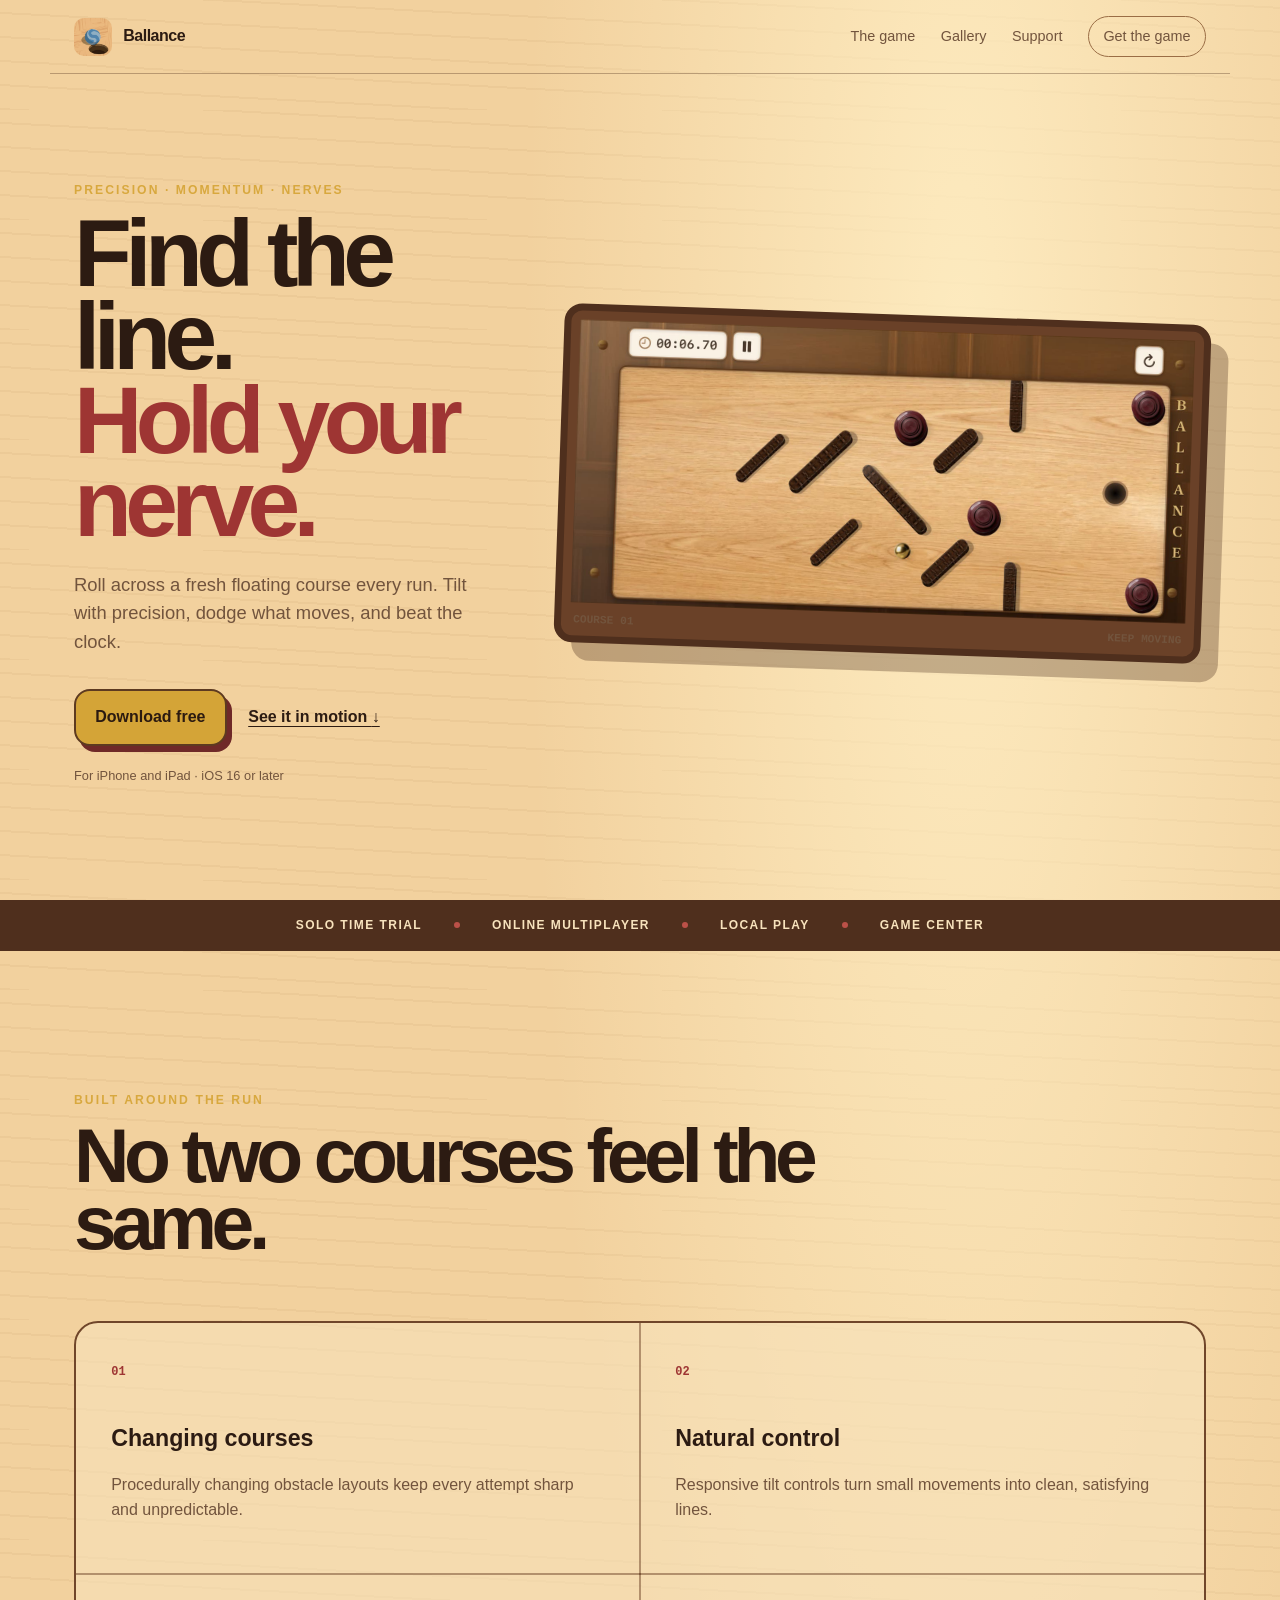
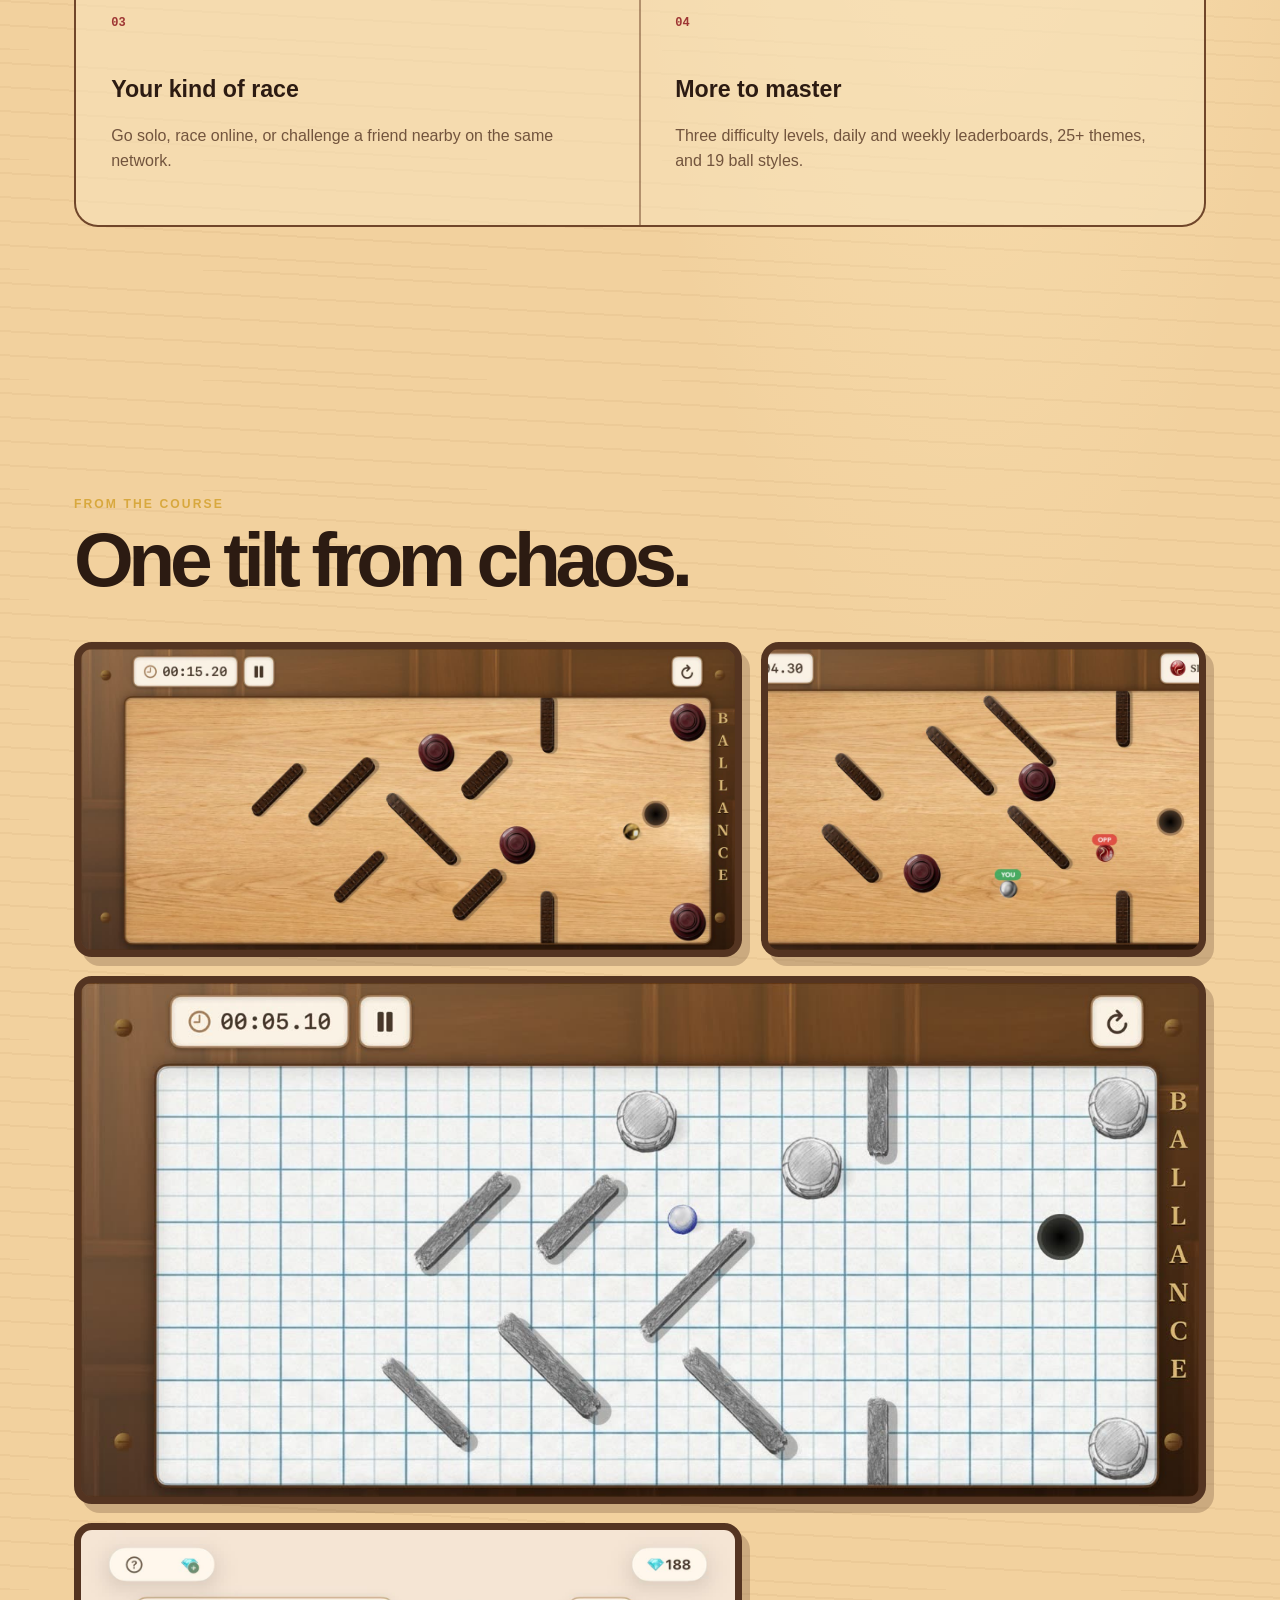
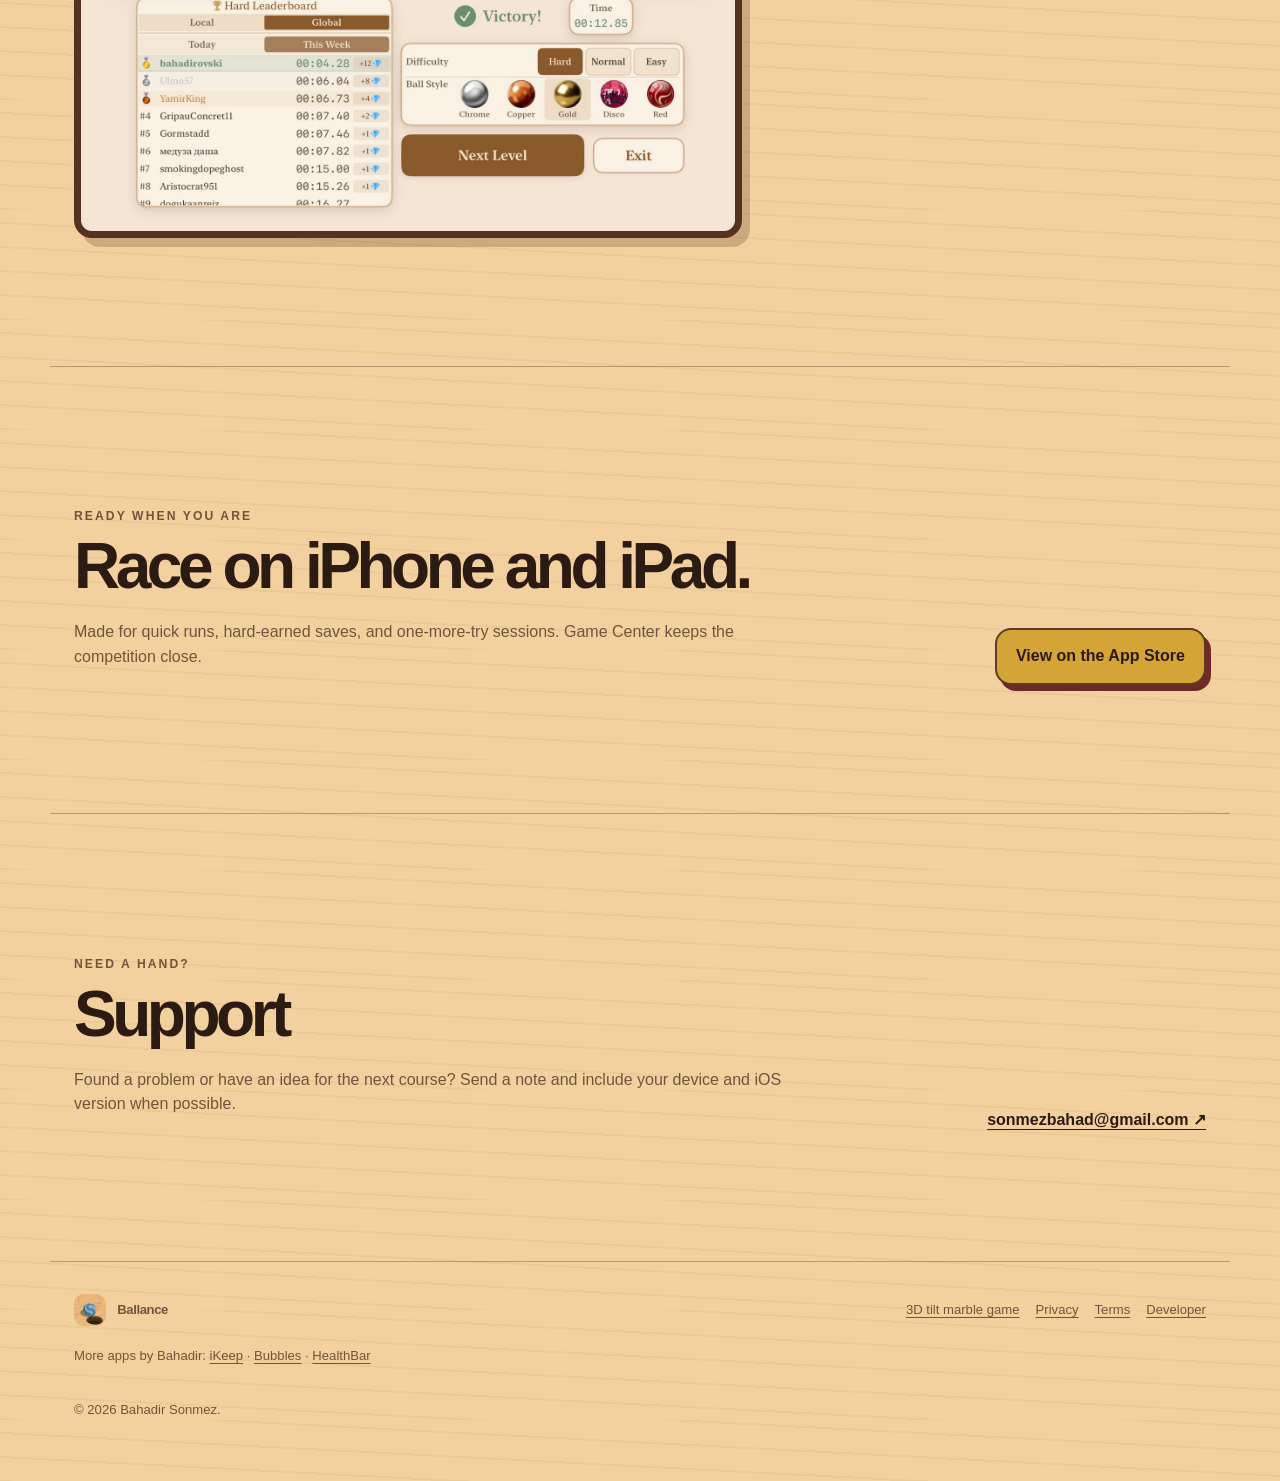
==== index.html @ 10f13f3e "refactor: link directly to App Store" ====
<!doctype html>
<html lang="en">
<head>
  <meta charset="utf-8">
  <meta name="viewport" content="width=device-width,initial-scale=1">
  <title>Ballance — 3D Tilt Marble Game for iPhone &amp; iPad</title>
  <meta name="description" content="Play Ballance, an original 3D tilt marble game for iPhone and iPad. Master changing courses, time trials, online races, and local multiplayer.">
  <meta name="theme-color" content="#f2d19e">
  <meta name="apple-itunes-app" content="app-id=6757181645, app-argument=https://apps.apple.com/app/id6757181645">
  <meta property="og:title" content="Ballance — 3D Tilt Marble Game for iPhone &amp; iPad">
  <meta property="og:description" content="Tilt, balance, and race through changing 3D courses—solo, online, or with a nearby friend.">
  <meta property="og:type" content="website">
  <meta property="og:url" content="https://ballance.bahadirsonmez.com/">
  <meta property="og:image" content="https://ballance.bahadirsonmez.com/assets/og.jpg">
  <meta property="og:image:width" content="1200"><meta property="og:image:height" content="630">
  <meta property="og:image:alt" content="Ballance marble racing across a floating 3D course"><meta property="og:site_name" content="Ballance"><meta property="og:locale" content="en_US">
  <meta name="twitter:card" content="summary_large_image"><meta name="twitter:title" content="Ballance — 3D Tilt Marble Game"><meta name="twitter:description" content="Master changing courses with responsive tilt controls on iPhone and iPad."><meta name="twitter:image" content="https://ballance.bahadirsonmez.com/assets/og.jpg"><meta name="twitter:image:alt" content="Ballance marble racing across a floating 3D course">
  <link rel="canonical" href="https://ballance.bahadirsonmez.com/">
  <link rel="icon" type="image/png" href="assets/icon.png">
  <link rel="stylesheet" href="styles.css">
  <script type="application/ld+json">{"@context":"https://schema.org","@type":"SoftwareApplication","name":"Ballance","description":"An original 3D tilt marble game for iPhone and iPad with changing courses, time trials, online races, and local multiplayer.","url":"https://ballance.bahadirsonmez.com/","image":"https://ballance.bahadirsonmez.com/assets/icon.png","applicationCategory":"GameApplication","operatingSystem":"iOS 16 or later; iPadOS 16 or later","downloadUrl":"https://apps.apple.com/app/id6757181645","author":{"@type":"Person","name":"Bahadir Sonmez","url":"https://bahadirsonmez.com/"},"offers":{"@type":"Offer","price":"0","priceCurrency":"USD"}}</script>
</head>
<body>
  <a class="skip" href="#main">Skip to content</a>
  <header class="nav"><a class="brand" href="#top"><img src="assets/icon.png" alt="" width="38" height="38">Ballance</a><nav aria-label="Primary"><a href="#game">The game</a><a href="#gallery">Gallery</a><a href="#support">Support</a><a class="nav-cta" href="https://apps.apple.com/app/id6757181645">Get the game</a></nav></header>
  <main id="main">
    <section class="hero" id="top">
      <div class="hero-copy"><p class="eyebrow">Precision · Momentum · Nerves</p><h1>Find the line.<br><em>Hold your nerve.</em></h1><p class="lede">Roll across a fresh floating course every run. Tilt with precision, dodge what moves, and beat the clock.</p><div class="actions"><a class="button" href="https://apps.apple.com/app/id6757181645">Download free</a><a class="text-link" href="#gallery">See it in motion <span aria-hidden="true">↓</span></a></div><p class="meta">For iPhone and iPad · iOS 16 or later</p></div>
      <figure class="hero-shot"><img src="assets/screens/1.jpg" alt="A marble racing along a floating obstacle course in Ballance" width="1500" height="690"><figcaption><span>COURSE 01</span><span>KEEP MOVING</span></figcaption></figure>
    </section>

    <section class="ticker" aria-label="Game modes"><span>SOLO TIME TRIAL</span><i></i><span>ONLINE MULTIPLAYER</span><i></i><span>LOCAL PLAY</span><i></i><span>GAME CENTER</span></section>

    <section class="section" id="game"><div class="section-head"><p class="eyebrow">Built around the run</p><h2>No two courses feel the same.</h2></div><div class="feature-grid">
      <article><span>01</span><h3>Changing courses</h3><p>Procedurally changing obstacle layouts keep every attempt sharp and unpredictable.</p></article>
      <article><span>02</span><h3>Natural control</h3><p>Responsive tilt controls turn small movements into clean, satisfying lines.</p></article>
      <article><span>03</span><h3>Your kind of race</h3><p>Go solo, race online, or challenge a friend nearby on the same network.</p></article>
      <article><span>04</span><h3>More to master</h3><p>Three difficulty levels, daily and weekly leaderboards, 25+ themes, and 19 ball styles.</p></article>
    </div></section>

    <section class="gallery section" id="gallery"><div class="section-head"><p class="eyebrow">From the course</p><h2>One tilt from chaos.</h2></div><div class="shots" aria-label="Ballance screenshots">
      <figure><img src="assets/screens/2.jpg" alt="Ballance gameplay on a suspended course" loading="lazy" width="1500" height="690"></figure>
      <figure><img src="assets/screens/3.jpg" alt="A different Ballance course and obstacle layout" loading="lazy" width="1500" height="690"></figure>
      <figure><img src="assets/screens/4.jpg" alt="Ballance marble navigating a themed level" loading="lazy" width="1500" height="690"></figure>
      <figure><img src="assets/screens/5.jpg" alt="Another colorful Ballance gameplay scene" loading="lazy" width="1500" height="690"></figure>
    </div></section>

    <section class="platform section"><div><p class="eyebrow">Ready when you are</p><h2>Race on iPhone and iPad.</h2><p>Made for quick runs, hard-earned saves, and one-more-try sessions. Game Center keeps the competition close.</p></div><a class="button" href="https://apps.apple.com/app/id6757181645">View on the App Store</a></section>

    <section class="support section" id="support"><div><p class="eyebrow">Need a hand?</p><h2>Support</h2><p>Found a problem or have an idea for the next course? Send a note and include your device and iOS version when possible.</p></div><a class="text-link" href="mailto:sonmezbahad@gmail.com?subject=Ballance%20Support">sonmezbahad@gmail.com <span aria-hidden="true">↗</span></a></section>
  </main>
  <footer><a class="brand" href="#top"><img src="assets/icon.png" alt="" width="32" height="32">Ballance</a><div><a href="tilt-marble-game/">3D tilt marble game</a><a href="privacy.html">Privacy</a><a href="terms.html">Terms</a><a href="https://bahadirsonmez.com">Developer</a></div><p class="more-apps">More apps by Bahadir: <a href="https://ikeep.bahadirsonmez.com/">iKeep</a> · <a href="https://bubbles.bahadirsonmez.com/">Bubbles</a> · <a href="https://healthbar.bahadirsonmez.com/">HealthBar</a></p><p>© <span data-year>2026</span> Bahadir Sonmez.</p></footer>
  <script src="script.js" defer></script>
<!-- Cloudflare Web Analytics --><script type="module" src="https://static.cloudflareinsights.com/beacon.min.js" data-cf-beacon='{"token":"725a9fe7e49840a28d1a4b405dc2980f"}'></script><!-- End Cloudflare Web Analytics --></body>
</html>
---- styles.css ----
:root{--bg:#080b12;--panel:#101622;--ink:#f5f7fb;--muted:#9aa5b5;--line:#263144;--lime:#c8ff45;--blue:#6fd6ff;--max:1180px;color-scheme:dark;font-family:Inter,ui-sans-serif,-apple-system,BlinkMacSystemFont,"Segoe UI",sans-serif;font-size:16px}
*{box-sizing:border-box}
html{scroll-behavior:smooth}
body{margin:0;background:var(--bg);color:var(--ink);line-height:1.55;background-image:radial-gradient(circle at 80% 12%,#15345c55,transparent 25%),linear-gradient(#ffffff08 1px,transparent 1px),linear-gradient(90deg,#ffffff08 1px,transparent 1px);background-size:auto,48px 48px,48px 48px}
a{color:inherit}
.skip{position:fixed;left:1rem;top:-5rem;background:var(--lime);color:#050708;padding:.8rem 1rem;z-index:20}
.skip:focus{top:1rem}
.nav{height:74px;display:flex;align-items:center;justify-content:space-between;max-width:var(--max);margin:auto;padding:0 1.5rem;border-bottom:1px solid var(--line)}
.brand{display:inline-flex;align-items:center;gap:.7rem;font-weight:800;text-decoration:none;letter-spacing:-.03em}
.brand img{border-radius:10px}
.nav nav{display:flex;align-items:center;gap:1.6rem}
.nav nav a{font-size:.9rem;text-decoration:none;color:var(--muted)}
.nav nav a:hover,.nav nav a:focus-visible{color:var(--ink)}
.nav-cta{border:1px solid var(--line);padding:.55rem .9rem;border-radius:99px}
.hero{max-width:var(--max);margin:auto;min-height:calc(100vh - 74px);padding:7vw 1.5rem 6rem;display:grid;grid-template-columns:.88fr 1.35fr;gap:5vw;align-items:center}
.eyebrow{text-transform:uppercase;letter-spacing:.17em;font-size:.76rem;color:var(--lime);font-weight:800}
.hero h1,.section h2{font-size:clamp(3.4rem,7.4vw,7.2rem);line-height:.88;letter-spacing:-.07em;margin:.65rem 0 1.6rem}
.hero h1 em{font-style:normal;color:transparent;-webkit-text-stroke:1px var(--blue)}
.lede{max-width:34rem;font-size:1.15rem;color:#c1c8d2}
.actions{display:flex;align-items:center;gap:1.35rem;margin-top:2rem}
.button{display:inline-flex;justify-content:center;background:var(--lime);color:#07090d;text-decoration:none;padding:.9rem 1.2rem;border-radius:8px;font-weight:850;box-shadow:5px 5px 0 var(--blue);transition:transform .2s}
.button:hover{transform:translate(-2px,-2px)}
.text-link{text-underline-offset:.25em;font-weight:750}
.meta{font-size:.8rem;color:var(--muted);margin-top:1.25rem}
.hero-shot{margin:0;transform:rotate(2deg);border:1px solid #42516b;background:#111927;padding:.7rem;box-shadow:18px 18px 0 #05070b}
.hero-shot img{display:block;width:100%;height:auto;aspect-ratio:2.174;object-fit:cover}
.hero-shot figcaption{display:flex;justify-content:space-between;font:700 .7rem/1 monospace;color:var(--muted);padding:.75rem .2rem .1rem}
.ticker{border-block:1px solid var(--line);padding:1rem;display:flex;gap:2rem;justify-content:center;align-items:center;overflow:hidden;white-space:nowrap;font-size:.75rem;font-weight:850;letter-spacing:.12em}
.ticker i{width:6px;height:6px;border-radius:50%;background:var(--lime)}
.section{max-width:var(--max);margin:auto;padding:8rem 1.5rem}
.section-head{max-width:830px}
.section h2{font-size:clamp(2.7rem,6vw,5.7rem)}
.feature-grid{display:grid;grid-template-columns:repeat(2,1fr);border:1px solid var(--line);margin-top:4rem}
.feature-grid article{padding:2.2rem;border:1px solid var(--line);margin:-1px}
.feature-grid span{font:700 .75rem monospace;color:var(--blue)}
.feature-grid h3{font-size:1.45rem;margin:2.4rem 0 .6rem}
.feature-grid p{color:var(--muted);max-width:30rem}
.shots{display:grid;grid-template-columns:1.2fr .8fr;gap:1.2rem;margin-top:3rem}
.shots figure{margin:0;overflow:hidden;border:1px solid var(--line);background:var(--panel)}
.shots figure:nth-child(3n){grid-column:span 2}
.shots img{width:100%;height:100%;min-height:280px;object-fit:cover;display:block;transition:transform .5s}
.shots figure:hover img{transform:scale(1.02)}
.platform,.support{display:flex;justify-content:space-between;align-items:end;gap:2rem;border-top:1px solid var(--line)}
.platform>div,.support>div{max-width:720px}
.platform h2,.support h2{font-size:clamp(2.5rem,5vw,4.5rem)}
.platform p,.support p{color:var(--muted)}
footer{max-width:var(--max);margin:auto;padding:2rem 1.5rem 3rem;border-top:1px solid var(--line);display:grid;grid-template-columns:1fr auto;gap:1.25rem 2rem;align-items:center;color:var(--muted);font-size:.82rem}.more-apps{grid-column:1/-1;margin:0}.content-hero{min-height:auto;padding-bottom:4rem}.prose{max-width:860px}.prose h2{font-size:clamp(2rem,5vw,4rem);margin-top:4rem}.prose h3{font-size:1.35rem;margin-top:2rem}.prose p,.prose li{color:var(--muted)}.prose img{display:block;width:100%;height:auto;border:7px solid #543421;border-radius:18px;box-shadow:8px 9px 0 rgba(64,35,19,.22);margin:2.5rem 0}.faq details{border-top:1px solid var(--line);padding:1rem 0}.faq summary{cursor:pointer;font-weight:800}
footer>div{display:flex;gap:1rem}
footer a{text-underline-offset:.25em}
@media(max-width:800px){.nav nav>a:not(.nav-cta){display:none}
.hero{grid-template-columns:1fr;padding-top:5rem;min-height:auto}
.hero-shot{transform:none}
.feature-grid{grid-template-columns:1fr}
.shots{display:flex;overflow-x:auto;scroll-snap-type:x mandatory}
.shots figure,.shots figure:nth-child(3n){min-width:86%;scroll-snap-align:center}
.platform,.support{align-items:flex-start;flex-direction:column}
footer{grid-template-columns:1fr}
footer>div{flex-wrap:wrap}
}
@media(prefers-reduced-motion:reduce){html{scroll-behavior:auto}
*,*::before,*::after{transition:none!important}
}
:root{--bg:#f2d19e;--panel:#f8e3bd;--ink:#2c1b12;--muted:#72543d;--line:#9a6d45;--lime:#d8a83e;--blue:#9e3533;color-scheme:light}
body{background-color:var(--bg);background-image:radial-gradient(ellipse at 75% 8%,rgba(255,239,197,.85),transparent 32%),repeating-linear-gradient(3deg,rgba(126,73,35,.055) 0 2px,transparent 2px 24px);background-size:auto,100% 110px}.skip{background:var(--ink);color:#fff7e5}.nav{border-color:rgba(77,46,27,.35)}.nav nav a,.lede{color:var(--muted)}.hero h1 em{color:var(--blue);-webkit-text-stroke:0}
.button{background:#d4a437;color:#2b1a10;border:2px solid #5d3a20;border-radius:16px;box-shadow:5px 6px 0 #6f2928}.hero-shot{border:7px solid #4f2f1d;background:#6a4128;padding:.55rem;box-shadow:18px 18px 0 rgba(64,35,19,.3);border-radius:18px}.ticker{background:#4f2f1d;color:#f8e3bd;border:0}.ticker i{background:#bb5148}
.feature-grid{background:rgba(248,227,189,.55);border:2px solid #70462a;border-radius:24px;overflow:hidden}.feature-grid article{border-color:rgba(112,70,42,.5)}.feature-grid span{color:#9e3533}.feature-grid p,.platform p,.support p{color:var(--muted)}.shots figure{border:7px solid #543421;background:#6a4128;border-radius:18px;box-shadow:8px 9px 0 rgba(64,35,19,.22)}.platform,.support,footer{border-color:rgba(77,46,27,.35)}footer{color:var(--muted)}
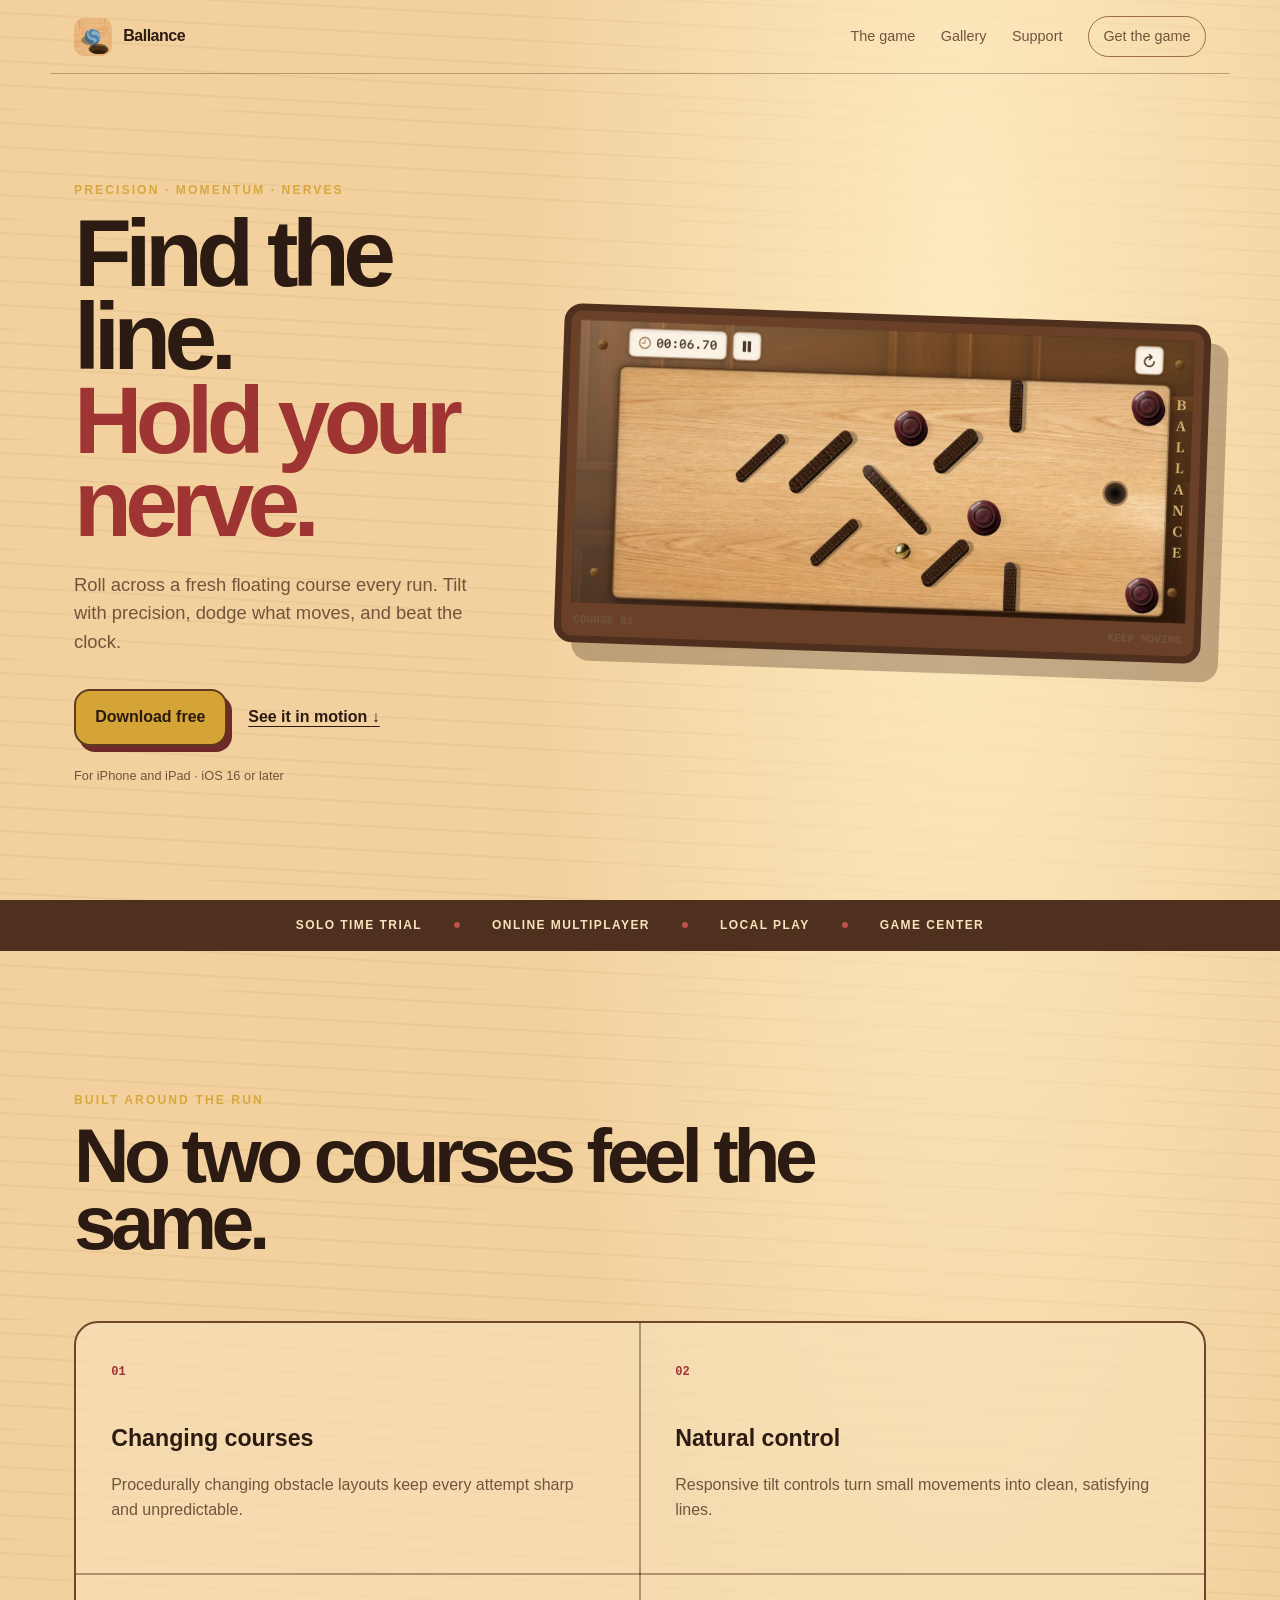
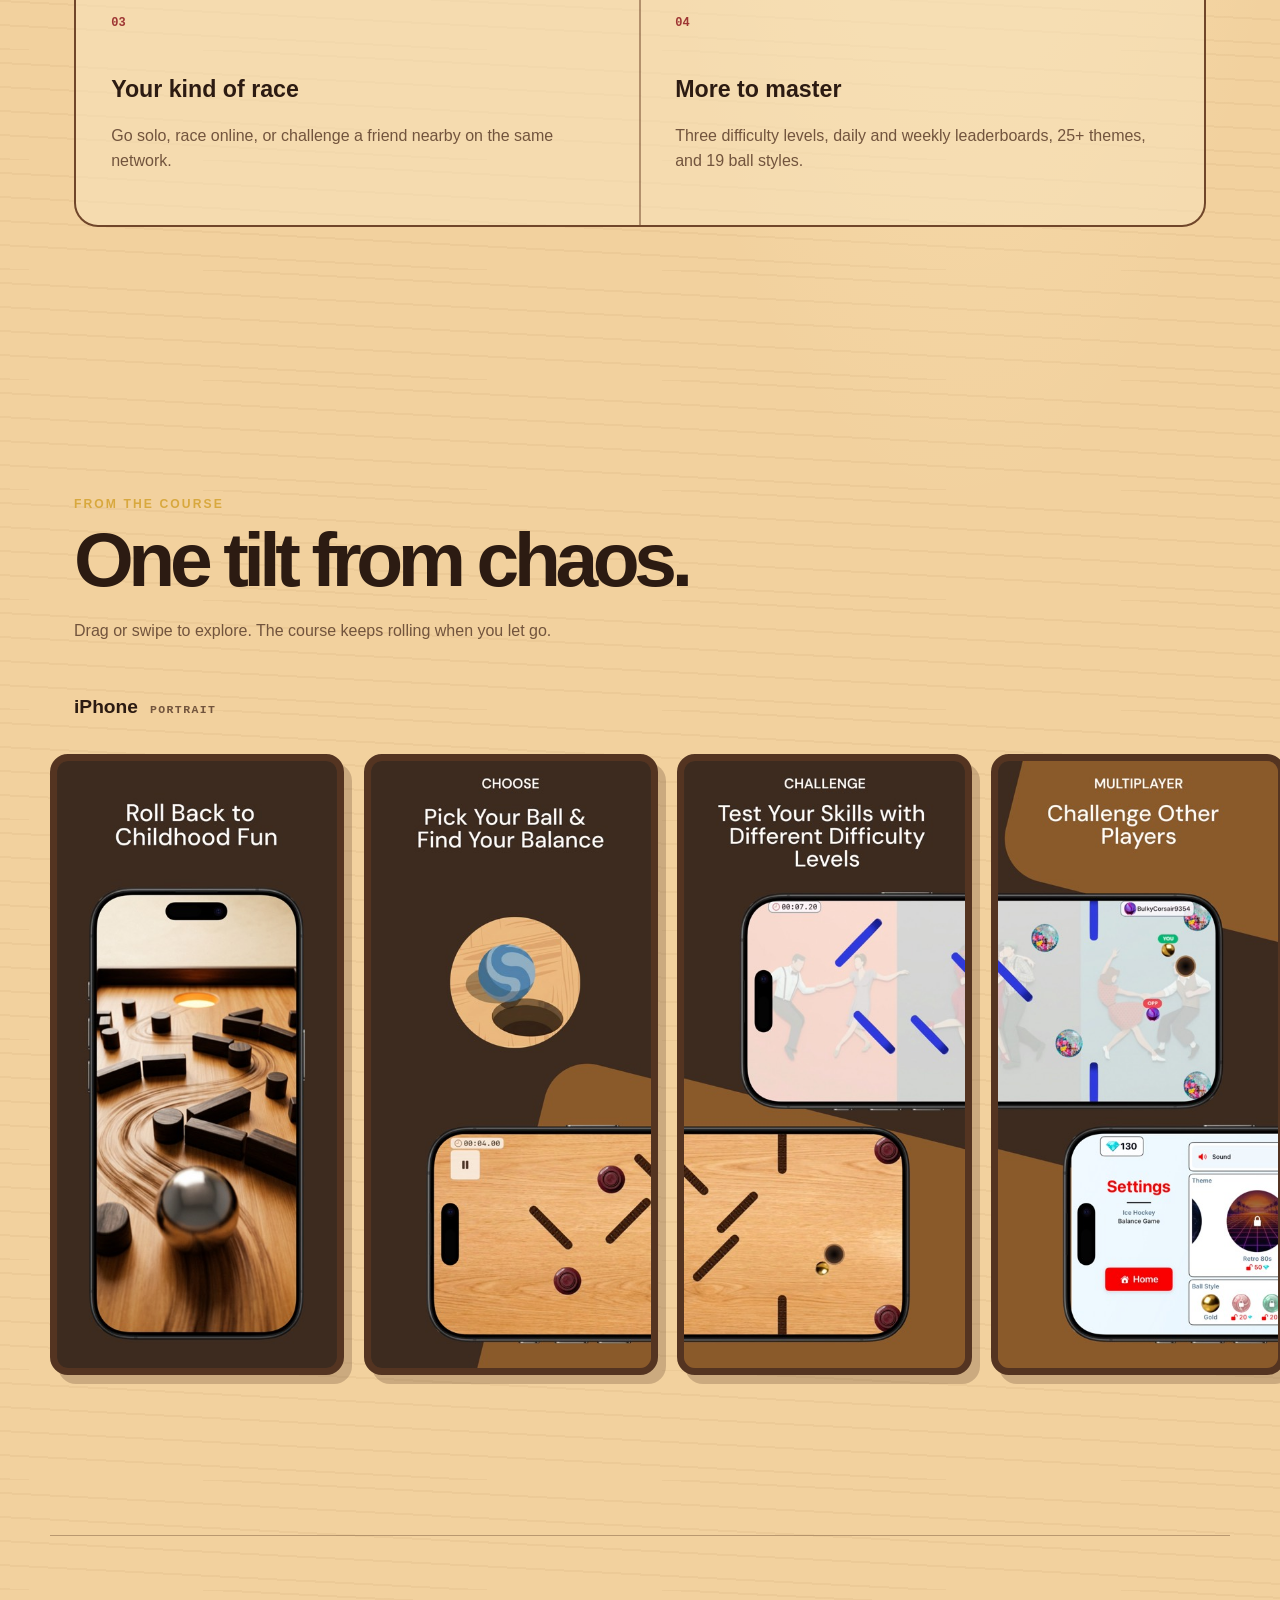
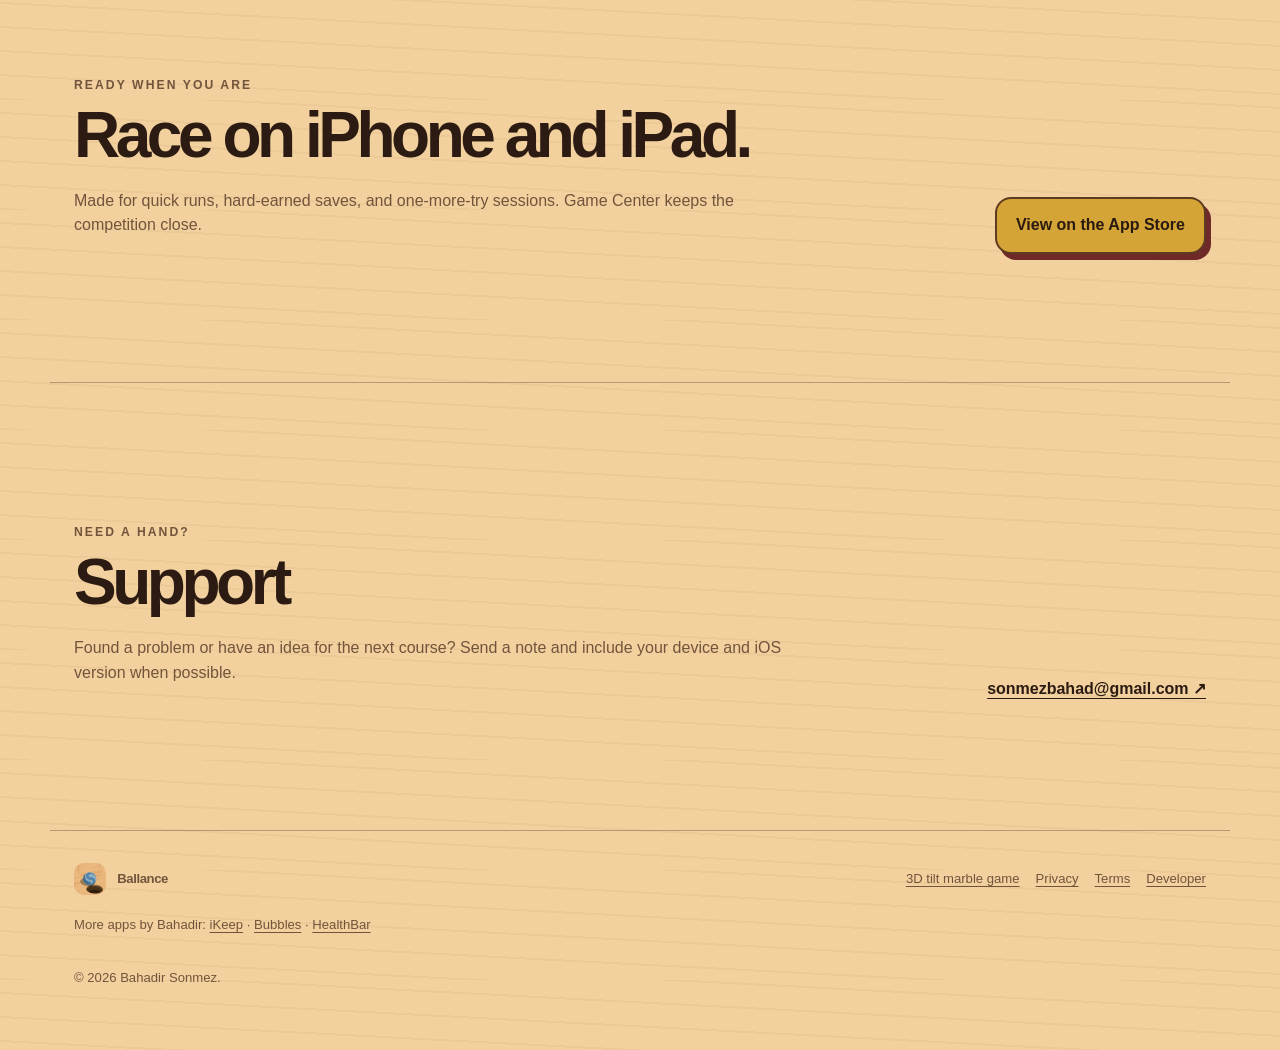
==== commit bad69419: "feat: add interactive App Store carousel" ====
--- a/index.html
+++ b/index.html
@@ -38,12 +38,11 @@
       <article><span>04</span><h3>More to master</h3><p>Three difficulty levels, daily and weekly leaderboards, 25+ themes, and 19 ball styles.</p></article>
     </div></section>
 
-    <section class="gallery section" id="gallery"><div class="section-head"><p class="eyebrow">From the course</p><h2>One tilt from chaos.</h2></div><div class="shots" aria-label="Ballance screenshots">
-      <figure><img src="assets/screens/2.jpg" alt="Ballance gameplay on a suspended course" loading="lazy" width="1500" height="690"></figure>
-      <figure><img src="assets/screens/3.jpg" alt="A different Ballance course and obstacle layout" loading="lazy" width="1500" height="690"></figure>
-      <figure><img src="assets/screens/4.jpg" alt="Ballance marble navigating a themed level" loading="lazy" width="1500" height="690"></figure>
-      <figure><img src="assets/screens/5.jpg" alt="Another colorful Ballance gameplay scene" loading="lazy" width="1500" height="690"></figure>
-    </div></section>
+    <section class="gallery section" id="gallery"><div class="section-head"><p class="eyebrow">From the course</p><h2>One tilt from chaos.</h2><p class="gallery-hint">Drag or swipe to explore. The course keeps rolling when you let go.</p></div>
+      <div class="showcase"><div class="showcase-label"><span>iPhone</span><small>Portrait</small></div><div class="carousel carousel-phone" data-carousel aria-label="Ballance iPhone App Store screenshots" tabindex="0"><div class="carousel-track">
+        <figure><img src="assets/screens/iphone/1.jpg" alt="Ballance App Store screenshot showing precision tilt gameplay" loading="lazy" decoding="async" width="416" height="900"></figure><figure><img src="assets/screens/iphone/2.jpg" alt="Ballance App Store screenshot showing a floating course" loading="lazy" decoding="async" width="416" height="900"></figure><figure><img src="assets/screens/iphone/3.jpg" alt="Ballance App Store screenshot showing course obstacles" loading="lazy" decoding="async" width="416" height="900"></figure><figure><img src="assets/screens/iphone/4.jpg" alt="Ballance App Store screenshot showing a themed run" loading="lazy" decoding="async" width="416" height="900"></figure><figure><img src="assets/screens/iphone/5.jpg" alt="Ballance App Store screenshot showing game modes" loading="lazy" decoding="async" width="416" height="900"></figure><figure><img src="assets/screens/iphone/6.jpg" alt="Ballance App Store screenshot showing multiplayer" loading="lazy" decoding="async" width="416" height="900"></figure><figure><img src="assets/screens/iphone/7.jpg" alt="Ballance App Store screenshot showing customization" loading="lazy" decoding="async" width="416" height="900"></figure><figure><img src="assets/screens/iphone/8.jpg" alt="Ballance App Store screenshot showing more game features" loading="lazy" decoding="async" width="416" height="900"></figure>
+      </div></div></div>
+    </section>
 
     <section class="platform section"><div><p class="eyebrow">Ready when you are</p><h2>Race on iPhone and iPad.</h2><p>Made for quick runs, hard-earned saves, and one-more-try sessions. Game Center keeps the competition close.</p></div><a class="button" href="https://apps.apple.com/app/id6757181645">View on the App Store</a></section>
 
--- a/styles.css
+++ b/styles.css
@@ -64,3 +64,8 @@
 body{background-color:var(--bg);background-image:radial-gradient(ellipse at 75% 8%,rgba(255,239,197,.85),transparent 32%),repeating-linear-gradient(3deg,rgba(126,73,35,.055) 0 2px,transparent 2px 24px);background-size:auto,100% 110px}.skip{background:var(--ink);color:#fff7e5}.nav{border-color:rgba(77,46,27,.35)}.nav nav a,.lede{color:var(--muted)}.hero h1 em{color:var(--blue);-webkit-text-stroke:0}
 .button{background:#d4a437;color:#2b1a10;border:2px solid #5d3a20;border-radius:16px;box-shadow:5px 6px 0 #6f2928}.hero-shot{border:7px solid #4f2f1d;background:#6a4128;padding:.55rem;box-shadow:18px 18px 0 rgba(64,35,19,.3);border-radius:18px}.ticker{background:#4f2f1d;color:#f8e3bd;border:0}.ticker i{background:#bb5148}
 .feature-grid{background:rgba(248,227,189,.55);border:2px solid #70462a;border-radius:24px;overflow:hidden}.feature-grid article{border-color:rgba(112,70,42,.5)}.feature-grid span{color:#9e3533}.feature-grid p,.platform p,.support p{color:var(--muted)}.shots figure{border:7px solid #543421;background:#6a4128;border-radius:18px;box-shadow:8px 9px 0 rgba(64,35,19,.22)}.platform,.support,footer{border-color:rgba(77,46,27,.35)}footer{color:var(--muted)}
+
+.gallery-hint{color:var(--muted)}
+.showcase{margin-top:3rem}.showcase+.showcase{margin-top:4rem}.showcase-label{display:flex;align-items:baseline;gap:.75rem;margin:0 0 1rem}.showcase-label span{font-weight:900;font-size:1.2rem}.showcase-label small{color:var(--muted);font:700 .72rem monospace;text-transform:uppercase;letter-spacing:.12em}
+.carousel{width:100vw;margin-left:calc(50% - 50vw);overflow-x:auto;overscroll-behavior-inline:contain;scrollbar-width:none;cursor:grab;touch-action:pan-x;padding:1rem max(1.5rem,calc((100vw - var(--max))/2 + 1.5rem)) 2rem}.carousel::-webkit-scrollbar{display:none}.carousel:active{cursor:grabbing}.carousel:focus-visible{outline:2px solid var(--blue);outline-offset:-5px}.carousel-track{display:flex;width:max-content;gap:1.2rem}.carousel figure{flex:none;margin:0;overflow:hidden;border:7px solid #543421;background:#6a4128;border-radius:18px;box-shadow:8px 9px 0 rgba(64,35,19,.22)}.carousel img{display:block;width:100%;height:auto}.carousel-phone figure{width:clamp(190px,23vw,300px)}
+@media(max-width:800px){.carousel{padding-inline:1.5rem}.carousel-phone figure{width:68vw}}
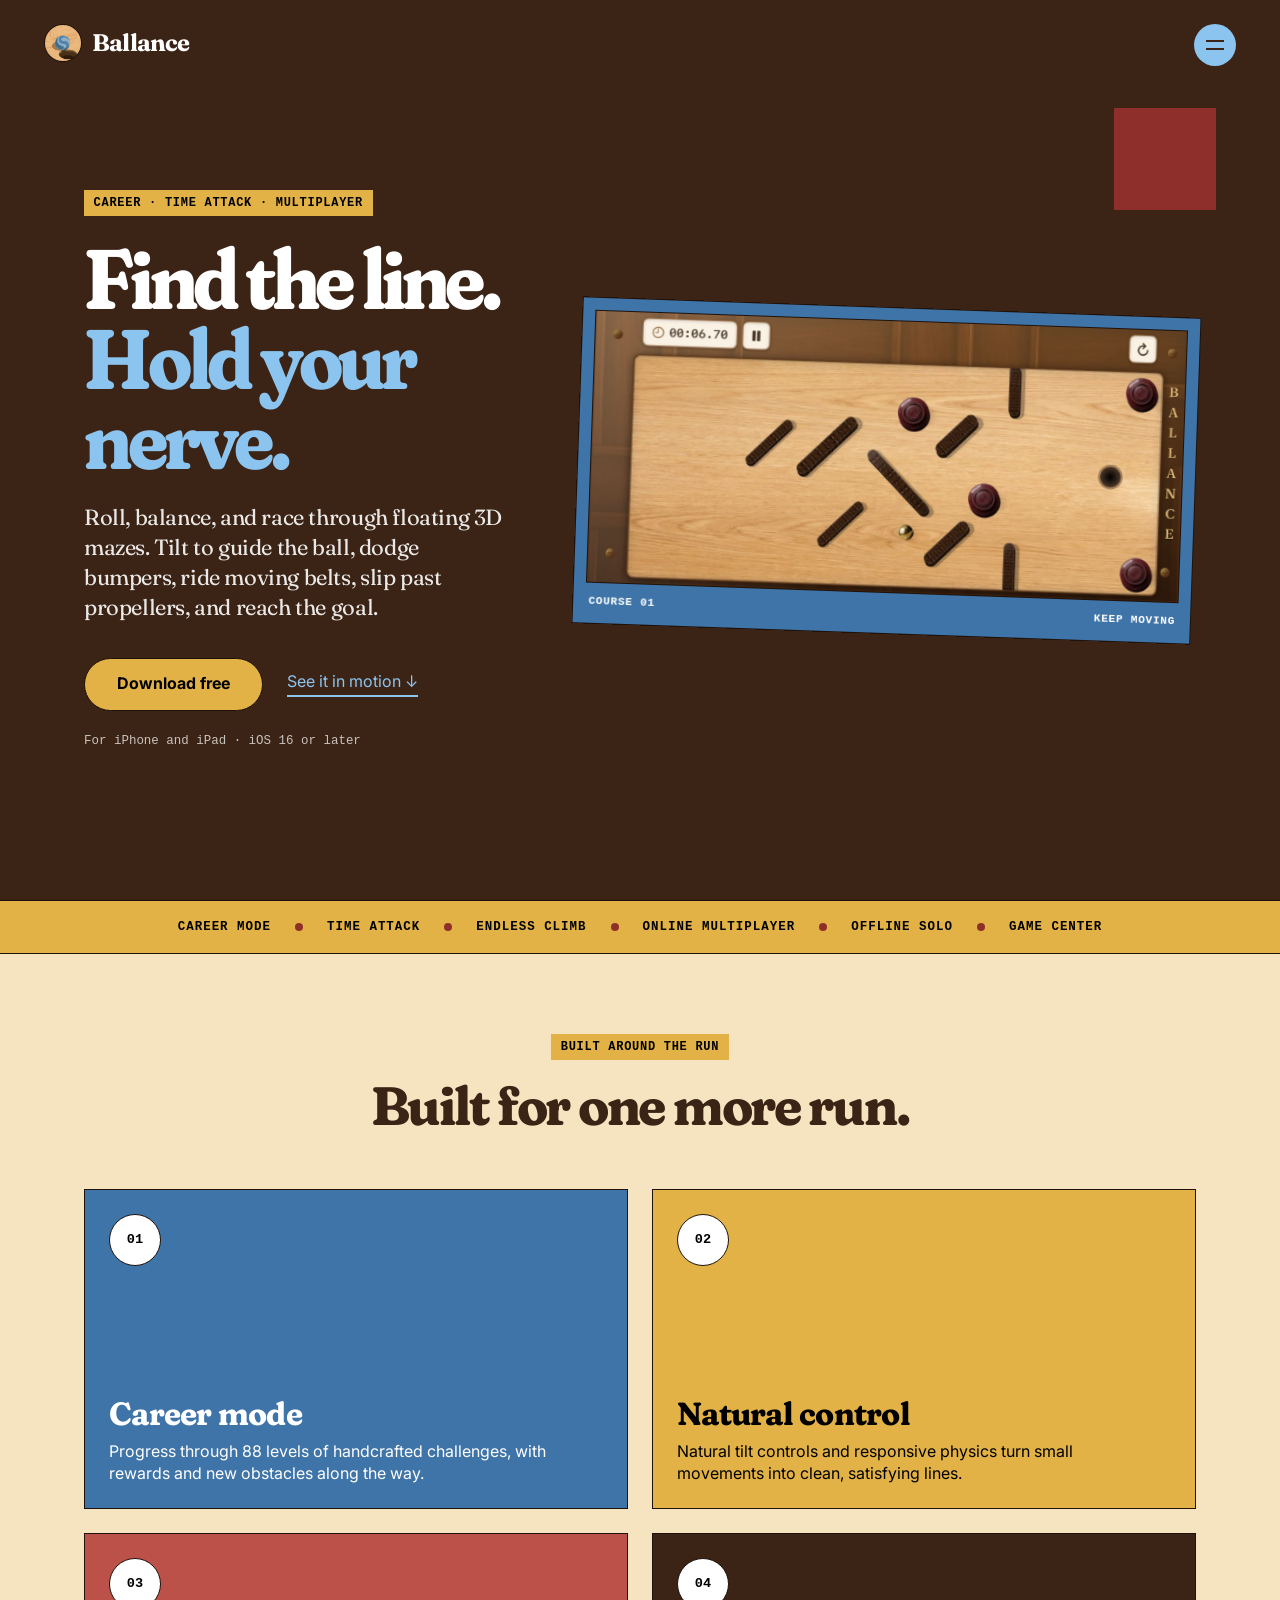
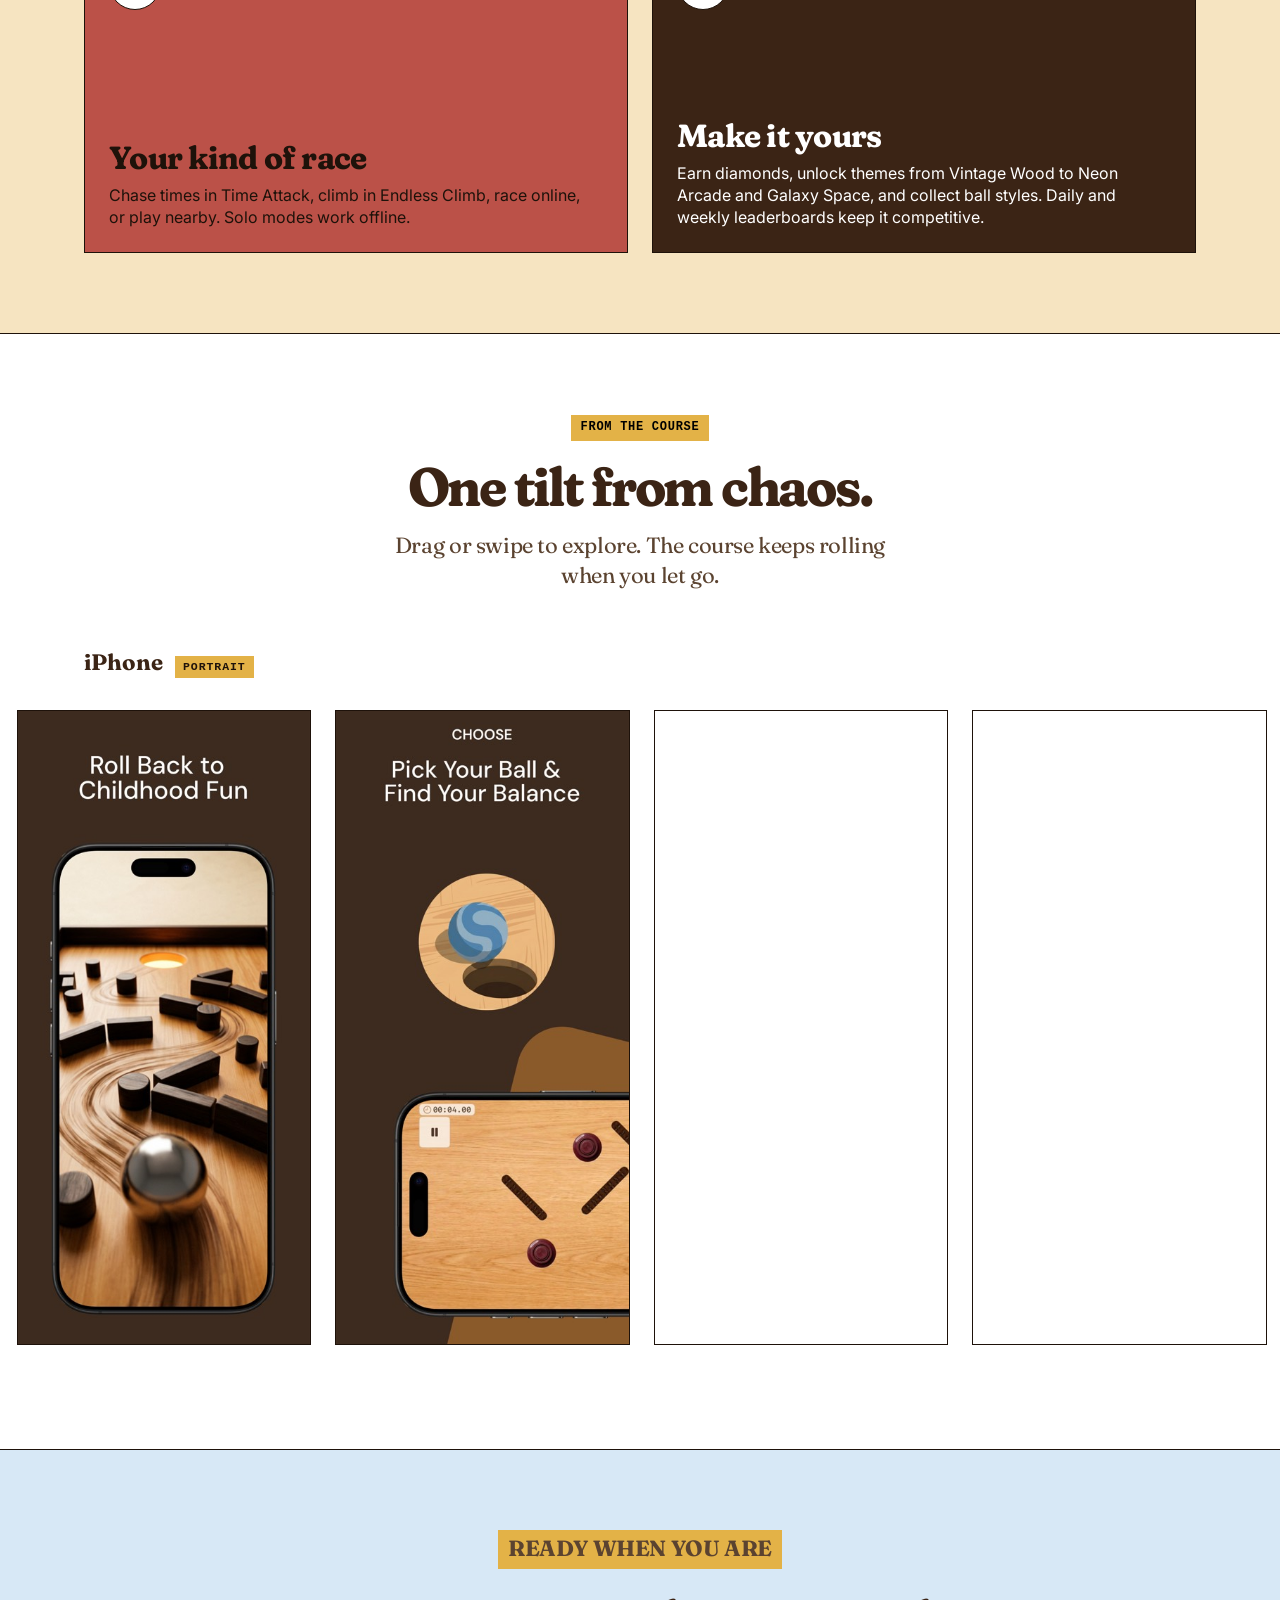
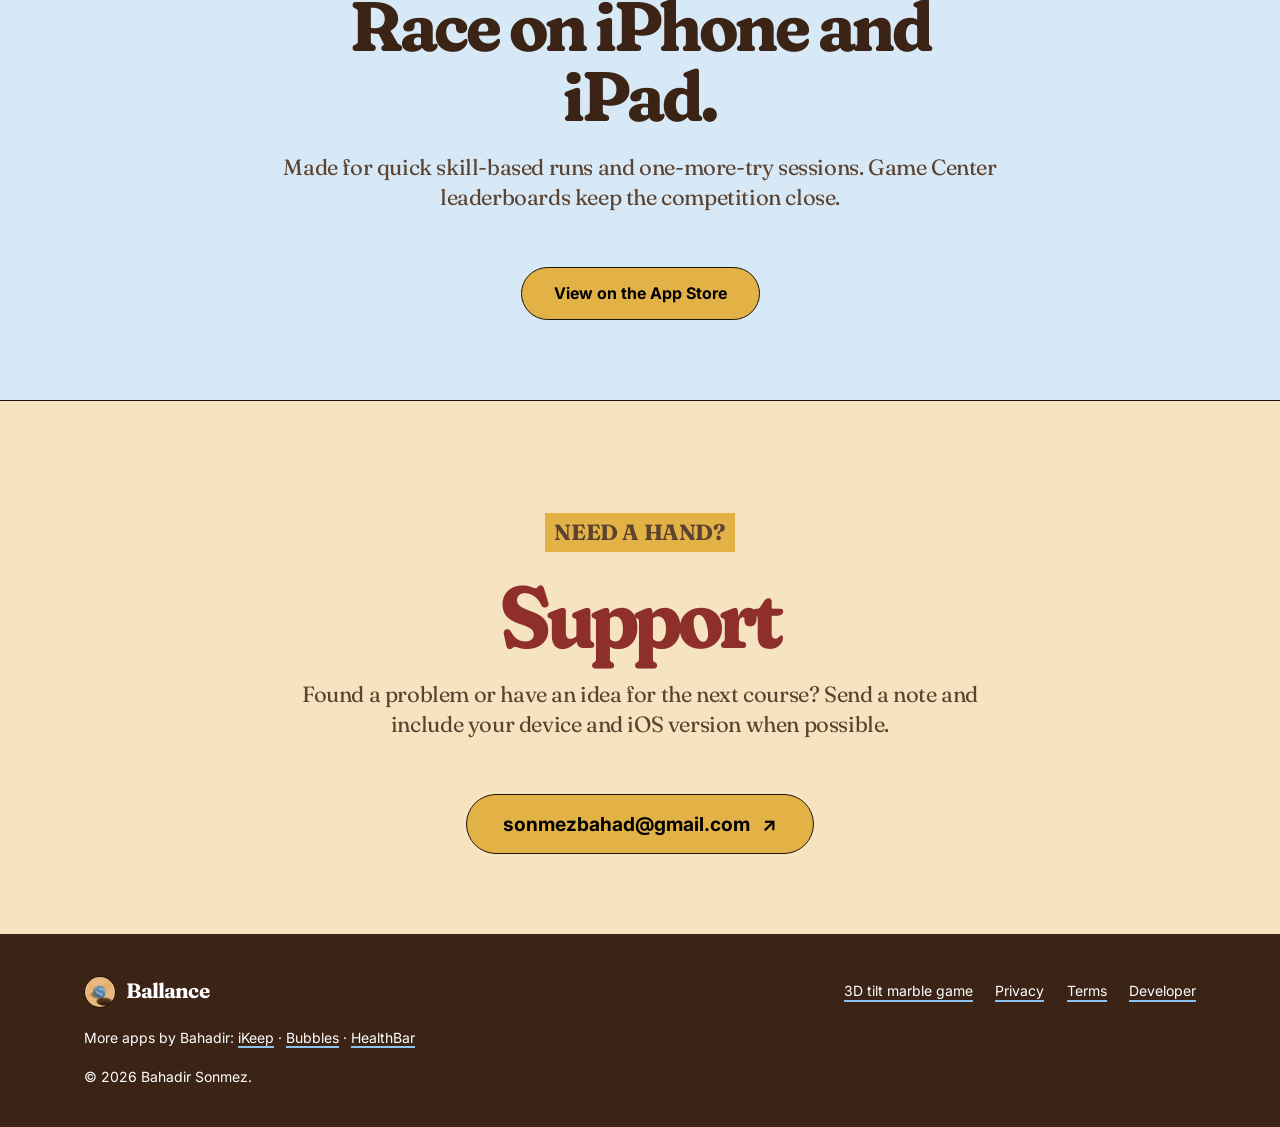
==== commit 62c6b3f9: "Restyle in Handsome Frank-inspired design; sync with App Store listing Wood and marble palette on th" ====
--- a/index.html
+++ b/index.html
@@ -3,39 +3,39 @@
 <head>
   <meta charset="utf-8">
   <meta name="viewport" content="width=device-width,initial-scale=1">
-  <title>Ballance — 3D Tilt Marble Game for iPhone &amp; iPad</title>
-  <meta name="description" content="Play Ballance, an original 3D tilt marble game for iPhone and iPad. Master changing courses, time trials, online races, and local multiplayer.">
-  <meta name="theme-color" content="#f2d19e">
+  <title>Ballance — Classic Marble Game: 3D Maze &amp; Online Multiplayer</title>
+  <meta name="description" content="Roll, balance, and race through floating 3D mazes. Play Career Mode, Time Attack, Endless Climb, online and nearby multiplayer—solo modes work offline. Free on iPhone and iPad.">
+  <meta name="theme-color" content="#3b2415">
   <meta name="apple-itunes-app" content="app-id=6757181645, app-argument=https://apps.apple.com/app/id6757181645">
-  <meta property="og:title" content="Ballance — 3D Tilt Marble Game for iPhone &amp; iPad">
-  <meta property="og:description" content="Tilt, balance, and race through changing 3D courses—solo, online, or with a nearby friend.">
+  <meta property="og:title" content="Ballance — Classic Marble Game: 3D Maze &amp; Online Multiplayer">
+  <meta property="og:description" content="Tilt through floating 3D mazes: career mode, time attack, endless climb, and online or nearby multiplayer.">
   <meta property="og:type" content="website">
   <meta property="og:url" content="https://ballance.bahadirsonmez.com/">
   <meta property="og:image" content="https://ballance.bahadirsonmez.com/assets/og.jpg">
   <meta property="og:image:width" content="1200"><meta property="og:image:height" content="630">
   <meta property="og:image:alt" content="Ballance marble racing across a floating 3D course"><meta property="og:site_name" content="Ballance"><meta property="og:locale" content="en_US">
-  <meta name="twitter:card" content="summary_large_image"><meta name="twitter:title" content="Ballance — 3D Tilt Marble Game"><meta name="twitter:description" content="Master changing courses with responsive tilt controls on iPhone and iPad."><meta name="twitter:image" content="https://ballance.bahadirsonmez.com/assets/og.jpg"><meta name="twitter:image:alt" content="Ballance marble racing across a floating 3D course">
+  <meta name="twitter:card" content="summary_large_image"><meta name="twitter:title" content="Ballance — Classic Marble Game"><meta name="twitter:description" content="Career mode, time attack, endless climb, and online multiplayer with responsive tilt controls on iPhone and iPad."><meta name="twitter:image" content="https://ballance.bahadirsonmez.com/assets/og.jpg"><meta name="twitter:image:alt" content="Ballance marble racing across a floating 3D course">
   <link rel="canonical" href="https://ballance.bahadirsonmez.com/">
   <link rel="icon" type="image/png" href="assets/icon.png">
-  <link rel="stylesheet" href="styles.css">
-  <script type="application/ld+json">{"@context":"https://schema.org","@type":"SoftwareApplication","name":"Ballance","description":"An original 3D tilt marble game for iPhone and iPad with changing courses, time trials, online races, and local multiplayer.","url":"https://ballance.bahadirsonmez.com/","image":"https://ballance.bahadirsonmez.com/assets/icon.png","applicationCategory":"GameApplication","operatingSystem":"iOS 16 or later; iPadOS 16 or later","downloadUrl":"https://apps.apple.com/app/id6757181645","author":{"@type":"Person","name":"Bahadir Sonmez","url":"https://bahadirsonmez.com/"},"offers":{"@type":"Offer","price":"0","priceCurrency":"USD"}}</script>
+  <link rel="preconnect" href="https://fonts.googleapis.com"><link rel="preconnect" href="https://fonts.gstatic.com" crossorigin><link rel="stylesheet" href="https://fonts.googleapis.com/css2?family=Fraunces:ital,opsz,wght,SOFT,WONK@0,9..144,400..800,100,0&family=Inter:wght@400;600;700&display=swap"><link rel="stylesheet" href="styles.css">
+  <script type="application/ld+json">{"@context":"https://schema.org","@type":"SoftwareApplication","name":"Ballance","description":"A classic marble game with floating 3D mazes for iPhone and iPad: Career Mode, Time Attack, Endless Climb, online and nearby multiplayer, and daily and weekly Game Center leaderboards.","url":"https://ballance.bahadirsonmez.com/","image":"https://ballance.bahadirsonmez.com/assets/icon.png","applicationCategory":"GameApplication","operatingSystem":"iOS 16 or later; iPadOS 16 or later","downloadUrl":"https://apps.apple.com/app/id6757181645","author":{"@type":"Person","name":"Bahadir Sonmez","url":"https://bahadirsonmez.com/"},"offers":{"@type":"Offer","price":"0","priceCurrency":"USD"}}</script>
 </head>
 <body>
   <a class="skip" href="#main">Skip to content</a>
-  <header class="nav"><a class="brand" href="#top"><img src="assets/icon.png" alt="" width="38" height="38">Ballance</a><nav aria-label="Primary"><a href="#game">The game</a><a href="#gallery">Gallery</a><a href="#support">Support</a><a class="nav-cta" href="https://apps.apple.com/app/id6757181645">Get the game</a></nav></header>
+  <header class="nav"><a class="brand" href="#top"><img src="assets/icon.png" alt="" width="38" height="38">Ballance</a><button class="nav-toggle" type="button" aria-expanded="false" aria-controls="site-nav" data-nav-toggle><span class="sr-only">Toggle navigation</span><span></span><span></span></button><nav id="site-nav" aria-label="Primary" data-nav><a href="#game">The game</a><a href="#gallery">Gallery</a><a href="#support">Support</a><a class="nav-cta" href="https://apps.apple.com/app/id6757181645">Get the game</a></nav></header>
   <main id="main">
     <section class="hero" id="top">
-      <div class="hero-copy"><p class="eyebrow">Precision · Momentum · Nerves</p><h1>Find the line.<br><em>Hold your nerve.</em></h1><p class="lede">Roll across a fresh floating course every run. Tilt with precision, dodge what moves, and beat the clock.</p><div class="actions"><a class="button" href="https://apps.apple.com/app/id6757181645">Download free</a><a class="text-link" href="#gallery">See it in motion <span aria-hidden="true">↓</span></a></div><p class="meta">For iPhone and iPad · iOS 16 or later</p></div>
+      <div class="hero-copy"><p class="eyebrow">Career · Time Attack · Multiplayer</p><h1>Find the line.<br><em>Hold your nerve.</em></h1><p class="lede">Roll, balance, and race through floating 3D mazes. Tilt to guide the ball, dodge bumpers, ride moving belts, slip past propellers, and reach the goal.</p><div class="actions"><a class="button" href="https://apps.apple.com/app/id6757181645">Download free</a><a class="text-link" href="#gallery">See it in motion <span aria-hidden="true">↓</span></a></div><p class="meta">For iPhone and iPad · iOS 16 or later</p></div>
       <figure class="hero-shot"><img src="assets/screens/1.jpg" alt="A marble racing along a floating obstacle course in Ballance" width="1500" height="690"><figcaption><span>COURSE 01</span><span>KEEP MOVING</span></figcaption></figure>
     </section>
 
-    <section class="ticker" aria-label="Game modes"><span>SOLO TIME TRIAL</span><i></i><span>ONLINE MULTIPLAYER</span><i></i><span>LOCAL PLAY</span><i></i><span>GAME CENTER</span></section>
+    <section class="ticker" aria-label="Game modes"><span>CAREER MODE</span><i></i><span>TIME ATTACK</span><i></i><span>ENDLESS CLIMB</span><i></i><span>ONLINE MULTIPLAYER</span><i></i><span>OFFLINE SOLO</span><i></i><span>GAME CENTER</span></section>
 
-    <section class="section" id="game"><div class="section-head"><p class="eyebrow">Built around the run</p><h2>No two courses feel the same.</h2></div><div class="feature-grid">
-      <article><span>01</span><h3>Changing courses</h3><p>Procedurally changing obstacle layouts keep every attempt sharp and unpredictable.</p></article>
-      <article><span>02</span><h3>Natural control</h3><p>Responsive tilt controls turn small movements into clean, satisfying lines.</p></article>
-      <article><span>03</span><h3>Your kind of race</h3><p>Go solo, race online, or challenge a friend nearby on the same network.</p></article>
-      <article><span>04</span><h3>More to master</h3><p>Three difficulty levels, daily and weekly leaderboards, 25+ themes, and 19 ball styles.</p></article>
+    <section class="section" id="game"><div class="section-head"><p class="eyebrow">Built around the run</p><h2>Built for one more run.</h2></div><div class="feature-grid">
+      <article><span>01</span><h3>Career mode</h3><p>Progress through 88 levels of handcrafted challenges, with rewards and new obstacles along the way.</p></article>
+      <article><span>02</span><h3>Natural control</h3><p>Natural tilt controls and responsive physics turn small movements into clean, satisfying lines.</p></article>
+      <article><span>03</span><h3>Your kind of race</h3><p>Chase times in Time Attack, climb in Endless Climb, race online, or play nearby. Solo modes work offline.</p></article>
+      <article><span>04</span><h3>Make it yours</h3><p>Earn diamonds, unlock themes from Vintage Wood to Neon Arcade and Galaxy Space, and collect ball styles. Daily and weekly leaderboards keep it competitive.</p></article>
     </div></section>
 
     <section class="gallery section" id="gallery"><div class="section-head"><p class="eyebrow">From the course</p><h2>One tilt from chaos.</h2><p class="gallery-hint">Drag or swipe to explore. The course keeps rolling when you let go.</p></div>
@@ -44,7 +44,7 @@
       </div></div></div>
     </section>
 
-    <section class="platform section"><div><p class="eyebrow">Ready when you are</p><h2>Race on iPhone and iPad.</h2><p>Made for quick runs, hard-earned saves, and one-more-try sessions. Game Center keeps the competition close.</p></div><a class="button" href="https://apps.apple.com/app/id6757181645">View on the App Store</a></section>
+    <section class="platform section"><div><p class="eyebrow">Ready when you are</p><h2>Race on iPhone and iPad.</h2><p>Made for quick skill-based runs and one-more-try sessions. Game Center leaderboards keep the competition close.</p></div><a class="button" href="https://apps.apple.com/app/id6757181645">View on the App Store</a></section>
 
     <section class="support section" id="support"><div><p class="eyebrow">Need a hand?</p><h2>Support</h2><p>Found a problem or have an idea for the next course? Send a note and include your device and iOS version when possible.</p></div><a class="text-link" href="mailto:sonmezbahad@gmail.com?subject=Ballance%20Support">sonmezbahad@gmail.com <span aria-hidden="true">↗</span></a></section>
   </main>
--- a/styles.css
+++ b/styles.css
@@ -1,71 +1,169 @@
-:root{--bg:#080b12;--panel:#101622;--ink:#f5f7fb;--muted:#9aa5b5;--line:#263144;--lime:#c8ff45;--blue:#6fd6ff;--max:1180px;color-scheme:dark;font-family:Inter,ui-sans-serif,-apple-system,BlinkMacSystemFont,"Segoe UI",sans-serif;font-size:16px}
+/* Ballance — Handsome Frank-inspired layout (hairline frames, flat colour blocks, pill buttons)
+   painted with Ballance's wooden-maze palette: walnut, maple sand, marble blue, terracotta, brass gold. */
+:root{
+  --walnut:#3b2415;--sand:#f6e4c1;--maple:#e3b247;--marble:#3f74a8;--sky:#8cc4f0;--terra:#bb5148;--brick:#8f2f2b;--ink:#1e120a;--white:#fff;--mist:#d7e8f6;--slate:#5b4330;
+  --serif:"Fraunces","Playfair Display",Georgia,"Times New Roman",serif;
+  --sans:"Inter",ui-sans-serif,-apple-system,BlinkMacSystemFont,"Segoe UI",sans-serif;
+  --mono:ui-monospace,"SFMono-Regular",Menlo,monospace;
+  --ease:cubic-bezier(.65,.05,.36,1);--bounce:cubic-bezier(.23,.82,.6,2);--t:.26s;
+  --gutter:clamp(1.25rem,4vw,2.75rem);--max:1200px;
+  --side:max(var(--gutter),calc((100vw - var(--max))/2 + var(--gutter)));
+  color-scheme:light;
+}
 *{box-sizing:border-box}
 html{scroll-behavior:smooth}
-body{margin:0;background:var(--bg);color:var(--ink);line-height:1.55;background-image:radial-gradient(circle at 80% 12%,#15345c55,transparent 25%),linear-gradient(#ffffff08 1px,transparent 1px),linear-gradient(90deg,#ffffff08 1px,transparent 1px);background-size:auto,48px 48px,48px 48px}
+body{margin:0;background:var(--sand);color:var(--ink);font:16px/1.36 var(--sans);-webkit-font-smoothing:antialiased}
+body.nav-locked{overflow:hidden}
 a{color:inherit}
-.skip{position:fixed;left:1rem;top:-5rem;background:var(--lime);color:#050708;padding:.8rem 1rem;z-index:20}
+img{max-width:100%}
+h1,h2,h3{font-family:var(--serif);font-weight:700;font-variation-settings:"SOFT" 100,"WONK" 0;color:var(--walnut);margin-top:0}
+:focus-visible{outline:2px solid var(--terra);outline-offset:3px}
+.sr-only{position:absolute;width:1px;height:1px;padding:0;margin:-1px;overflow:hidden;clip:rect(0,0,0,0);white-space:nowrap;border:0}
+.skip{position:fixed;left:1rem;top:-5rem;background:var(--maple);color:#000;padding:.8rem 1rem;z-index:300;font-weight:700}
 .skip:focus{top:1rem}
-.nav{height:74px;display:flex;align-items:center;justify-content:space-between;max-width:var(--max);margin:auto;padding:0 1.5rem;border-bottom:1px solid var(--line)}
-.brand{display:inline-flex;align-items:center;gap:.7rem;font-weight:800;text-decoration:none;letter-spacing:-.03em}
-.brand img{border-radius:10px}
-.nav nav{display:flex;align-items:center;gap:1.6rem}
-.nav nav a{font-size:.9rem;text-decoration:none;color:var(--muted)}
-.nav nav a:hover,.nav nav a:focus-visible{color:var(--ink)}
-.nav-cta{border:1px solid var(--line);padding:.55rem .9rem;border-radius:99px}
-.hero{max-width:var(--max);margin:auto;min-height:calc(100vh - 74px);padding:7vw 1.5rem 6rem;display:grid;grid-template-columns:.88fr 1.35fr;gap:5vw;align-items:center}
-.eyebrow{text-transform:uppercase;letter-spacing:.17em;font-size:.76rem;color:var(--lime);font-weight:800}
-.hero h1,.section h2{font-size:clamp(3.4rem,7.4vw,7.2rem);line-height:.88;letter-spacing:-.07em;margin:.65rem 0 1.6rem}
-.hero h1 em{font-style:normal;color:transparent;-webkit-text-stroke:1px var(--blue)}
-.lede{max-width:34rem;font-size:1.15rem;color:#c1c8d2}
-.actions{display:flex;align-items:center;gap:1.35rem;margin-top:2rem}
-.button{display:inline-flex;justify-content:center;background:var(--lime);color:#07090d;text-decoration:none;padding:.9rem 1.2rem;border-radius:8px;font-weight:850;box-shadow:5px 5px 0 var(--blue);transition:transform .2s}
-.button:hover{transform:translate(-2px,-2px)}
-.text-link{text-underline-offset:.25em;font-weight:750}
-.meta{font-size:.8rem;color:var(--muted);margin-top:1.25rem}
-.hero-shot{margin:0;transform:rotate(2deg);border:1px solid #42516b;background:#111927;padding:.7rem;box-shadow:18px 18px 0 #05070b}
-.hero-shot img{display:block;width:100%;height:auto;aspect-ratio:2.174;object-fit:cover}
-.hero-shot figcaption{display:flex;justify-content:space-between;font:700 .7rem/1 monospace;color:var(--muted);padding:.75rem .2rem .1rem}
-.ticker{border-block:1px solid var(--line);padding:1rem;display:flex;gap:2rem;justify-content:center;align-items:center;overflow:hidden;white-space:nowrap;font-size:.75rem;font-weight:850;letter-spacing:.12em}
-.ticker i{width:6px;height:6px;border-radius:50%;background:var(--lime)}
-.section{max-width:var(--max);margin:auto;padding:8rem 1.5rem}
-.section-head{max-width:830px}
-.section h2{font-size:clamp(2.7rem,6vw,5.7rem)}
-.feature-grid{display:grid;grid-template-columns:repeat(2,1fr);border:1px solid var(--line);margin-top:4rem}
-.feature-grid article{padding:2.2rem;border:1px solid var(--line);margin:-1px}
-.feature-grid span{font:700 .75rem monospace;color:var(--blue)}
-.feature-grid h3{font-size:1.45rem;margin:2.4rem 0 .6rem}
-.feature-grid p{color:var(--muted);max-width:30rem}
-.shots{display:grid;grid-template-columns:1.2fr .8fr;gap:1.2rem;margin-top:3rem}
-.shots figure{margin:0;overflow:hidden;border:1px solid var(--line);background:var(--panel)}
-.shots figure:nth-child(3n){grid-column:span 2}
-.shots img{width:100%;height:100%;min-height:280px;object-fit:cover;display:block;transition:transform .5s}
-.shots figure:hover img{transform:scale(1.02)}
-.platform,.support{display:flex;justify-content:space-between;align-items:end;gap:2rem;border-top:1px solid var(--line)}
-.platform>div,.support>div{max-width:720px}
-.platform h2,.support h2{font-size:clamp(2.5rem,5vw,4.5rem)}
-.platform p,.support p{color:var(--muted)}
-footer{max-width:var(--max);margin:auto;padding:2rem 1.5rem 3rem;border-top:1px solid var(--line);display:grid;grid-template-columns:1fr auto;gap:1.25rem 2rem;align-items:center;color:var(--muted);font-size:.82rem}.more-apps{grid-column:1/-1;margin:0}.content-hero{min-height:auto;padding-bottom:4rem}.prose{max-width:860px}.prose h2{font-size:clamp(2rem,5vw,4rem);margin-top:4rem}.prose h3{font-size:1.35rem;margin-top:2rem}.prose p,.prose li{color:var(--muted)}.prose img{display:block;width:100%;height:auto;border:7px solid #543421;border-radius:18px;box-shadow:8px 9px 0 rgba(64,35,19,.22);margin:2.5rem 0}.faq details{border-top:1px solid var(--line);padding:1rem 0}.faq summary{cursor:pointer;font-weight:800}
-footer>div{display:flex;gap:1rem}
-footer a{text-underline-offset:.25em}
-@media(max-width:800px){.nav nav>a:not(.nav-cta){display:none}
-.hero{grid-template-columns:1fr;padding-top:5rem;min-height:auto}
-.hero-shot{transform:none}
-.feature-grid{grid-template-columns:1fr}
-.shots{display:flex;overflow-x:auto;scroll-snap-type:x mandatory}
-.shots figure,.shots figure:nth-child(3n){min-width:86%;scroll-snap-align:center}
-.platform,.support{align-items:flex-start;flex-direction:column}
-footer{grid-template-columns:1fr}
-footer>div{flex-wrap:wrap}
+
+/* ---------- Header ---------- */
+.nav{position:fixed;z-index:200;top:0;left:0;width:100%;height:104px;padding:24px var(--gutter) 0;display:flex;align-items:flex-start;justify-content:space-between;pointer-events:none;color:var(--white);transition:color var(--t) var(--ease)}
+.nav>*{pointer-events:auto}
+.nav.on-light,.nav.nav-open{color:var(--walnut)}
+.nav.on-light:not(.nav-open){background:linear-gradient(var(--sand) 55%,rgba(246,228,193,0))}
+.brand{display:inline-flex;align-items:center;gap:.65rem;text-decoration:none;font-family:var(--serif);font-weight:700;font-size:1.5rem;line-height:1;letter-spacing:-.04em;transition:transform var(--t) var(--ease)}
+.brand:hover{transform:scale(1.05) rotate(-1.5deg)}
+.brand img{border-radius:50%;border:1.5px solid var(--ink);transition:transform .8s var(--bounce)}
+.brand:hover img{transform:rotate(180deg)}
+.nav-toggle{position:relative;width:42px;height:42px;padding:0;border:0;background:none;cursor:pointer;z-index:2}
+.nav-toggle:before{content:"";position:absolute;inset:0;border-radius:50%;background:var(--sky);transition:transform var(--t) var(--bounce)}
+.nav-toggle:hover:before,.nav-toggle:focus-visible:before{transform:scale(1.18)}
+.nav-toggle span:not(.sr-only){position:absolute;left:12px;width:18px;height:2px;background:var(--walnut);transform-origin:center;transition:transform .36s var(--ease)}
+.nav-toggle span:nth-child(2){top:16px}.nav-toggle span:nth-child(3){top:24px}
+.nav-toggle[aria-expanded=true] span:nth-child(2){transform:translateY(4px) rotate(45deg)}
+.nav-toggle[aria-expanded=true] span:nth-child(3){transform:translateY(-4px) rotate(-45deg)}
+.nav nav{position:fixed;inset:0;height:100vh;z-index:-1;background:var(--mist);display:flex;flex-direction:column;justify-content:center;align-items:center;gap:.4rem;opacity:0;visibility:hidden;transform:scale(1.04);transition:opacity .3s var(--ease),transform .4s var(--ease),visibility 0s .4s}
+.nav nav.open{opacity:1;visibility:visible;transform:none;transition-delay:0s}
+.nav nav a{font-family:var(--serif);font-weight:700;font-size:clamp(2.6rem,8vw,5.5rem);line-height:1.02;letter-spacing:-.045em;text-decoration:none;color:var(--walnut);opacity:0;transform:translateY(24px);transition:opacity .4s var(--ease),transform .5s var(--ease),color .2s}
+.nav nav.open a{opacity:1;transform:none}
+.nav nav.open a:nth-child(1){transition-delay:.08s}.nav nav.open a:nth-child(2){transition-delay:.14s}.nav nav.open a:nth-child(3){transition-delay:.2s}.nav nav.open a:nth-child(4){transition-delay:.26s}
+.nav nav a:hover{color:var(--terra)}
+.nav nav a.nav-cta{font-family:var(--sans);font-size:1rem;letter-spacing:0;margin-top:1.5rem;background:var(--maple);color:#000;padding:.95rem 2.2rem;border-radius:30px;border:1.5px solid var(--ink)}
+.nav nav a.nav-cta:hover{color:#000;transform:scale(1.05)}
+
+/* ---------- Hero ---------- */
+.hero{position:relative;min-height:100svh;padding:8.5rem var(--side) 6rem;background:var(--walnut);color:var(--white);display:grid;grid-template-columns:.9fr 1.3fr;gap:clamp(2rem,5vw,4rem);align-items:center;overflow:hidden}
+/* a marble rolls along the bottom edge, a brick block drifts above */
+.hero:before{content:"";position:absolute;bottom:1.2rem;left:-10%;width:64px;height:64px;border-radius:50%;background:linear-gradient(90deg,var(--marble) 0 32%,var(--sky) 32% 52%,var(--marble) 52%);border:1.5px solid var(--ink);animation:roll 18s linear infinite;pointer-events:none}
+.hero:after{content:"";position:absolute;width:clamp(70px,8vw,120px);aspect-ratio:1;background:var(--brick);right:5%;top:12%;animation:drift 11s var(--ease) infinite alternate;pointer-events:none}
+@keyframes roll{to{left:108%;transform:rotate(1080deg)}}
+@keyframes drift{from{transform:translate3d(0,0,0) rotate(0)}to{transform:translate3d(-3vw,4vh,0) rotate(14deg)}}
+.hero-copy{position:relative;z-index:1}
+.eyebrow{display:inline-block;margin:0 0 1.4rem;background:var(--maple);color:#000;padding:.3rem .6rem;font-family:var(--mono);font-size:.75rem;font-weight:700;letter-spacing:.06em;text-transform:uppercase}
+h1{font-size:clamp(3rem,6.6vw,88px);line-height:.95;letter-spacing:-.05em;color:var(--white);margin-bottom:1.5rem}
+h1 em{display:block;font-style:normal;color:var(--sky)}
+.lede{font-family:var(--serif);font-size:clamp(1.15rem,2vw,1.375rem);line-height:1.36;letter-spacing:-.018em;max-width:34rem;margin:0}
+.hero .lede{color:rgba(255,255,255,.9)}
+.actions{display:flex;align-items:center;gap:1.5rem;flex-wrap:wrap;margin-top:2.2rem}
+.button{display:inline-flex;justify-content:center;align-items:center;background:var(--maple);color:#000;border:1.5px solid var(--ink);border-radius:30px;padding:.9rem 2rem;font-weight:700;text-decoration:none;transition:transform var(--t) var(--bounce),background-color var(--t)}
+.button:hover{transform:scale(1.06);background:var(--sky)}
+.text-link{font-weight:400;text-decoration:none;border-bottom:2px solid currentColor;padding-bottom:2px;transition:color .2s}
+.hero .text-link{color:var(--sky)}
+.hero .text-link:hover{color:var(--white)}
+.meta{font-family:var(--mono);font-size:.78rem;margin:1.4rem 0 0;color:rgba(255,255,255,.72)}
+.hero-shot{position:relative;margin:0;background:var(--marble);border:1.5px solid var(--ink);padding:12px;transform:rotate(2deg);transition:transform .6s var(--bounce)}
+.hero-shot:hover{transform:rotate(-.5deg) scale(1.02)}
+.hero-shot img{display:block;width:100%;height:auto;aspect-ratio:2.174;object-fit:cover;border:1.5px solid var(--ink)}
+.hero-shot figcaption{display:flex;justify-content:space-between;font-family:var(--mono);font-weight:700;font-size:.7rem;letter-spacing:.06em;color:var(--white);padding:.7rem .2rem .1rem}
+.js .hero-copy>*{opacity:0;transform:translateY(36px);animation:rise .9s var(--ease) forwards}
+.js .hero-copy>:nth-child(1){animation-delay:.1s}.js .hero-copy>:nth-child(2){animation-delay:.22s}.js .hero-copy>:nth-child(3){animation-delay:.4s}.js .hero-copy>:nth-child(4){animation-delay:.55s}.js .hero-copy>:nth-child(5){animation-delay:.68s}
+.js .hero-shot{opacity:0;animation:rise-tilt 1s var(--ease) .35s forwards}
+@keyframes rise{to{opacity:1;transform:none}}
+@keyframes rise-tilt{from{transform:translateY(40px) rotate(2deg)}to{opacity:1;transform:rotate(2deg)}}
+
+/* ---------- Bands & sections ---------- */
+.ticker{background:var(--maple);color:#000;border-block:1.5px solid var(--ink);padding:1.1rem var(--gutter);display:flex;gap:1.5rem;justify-content:center;align-items:center;flex-wrap:wrap;font-family:var(--mono);font-size:.78rem;font-weight:700;letter-spacing:.08em}
+.ticker i{width:8px;height:8px;border-radius:50%;background:var(--brick)}
+.section{padding:clamp(4rem,8vw,5rem) var(--side)}
+.section-head{text-align:center;max-width:820px;margin:0 auto 3.5rem}
+.section h2{font-size:clamp(2.2rem,5.5vw,54px);line-height:1;letter-spacing:-.042em;margin-bottom:1.1rem}
+.section-head .eyebrow{margin-bottom:1.2rem}
+.gallery-hint{font-family:var(--serif);font-size:1.375rem;line-height:1.36;letter-spacing:-.018em;color:var(--slate);max-width:540px;margin:0 auto}
+
+.feature-grid{display:grid;grid-template-columns:repeat(2,1fr);gap:24px}
+.feature-grid article{min-height:320px;padding:24px;display:flex;flex-direction:column;border:1.5px solid var(--ink);background:var(--marble);color:var(--white);transition:transform .35s var(--bounce)}
+.feature-grid article:nth-child(2){background:var(--maple);color:#000}
+.feature-grid article:nth-child(3){background:var(--terra);color:var(--ink)}
+.feature-grid article:nth-child(4){background:var(--walnut)}
+.feature-grid article:hover{transform:translateY(-6px) rotate(-.6deg)}
+.feature-grid span{display:grid;place-items:center;width:52px;height:52px;border-radius:50%;background:var(--white);color:#000;border:1.5px solid var(--ink);font-family:var(--mono);font-weight:700;font-size:.85rem}
+.feature-grid h3{font-size:clamp(1.8rem,3vw,32px);line-height:1.1;letter-spacing:-.023em;color:inherit;margin:auto 0 .6rem}
+.feature-grid p{margin:0;max-width:30rem;font-size:1rem}
+
+.gallery{background:var(--white);border-block:1.5px solid var(--ink);overflow:hidden}
+.showcase{margin-top:0}
+.showcase-label{display:flex;align-items:baseline;gap:.75rem;margin:0 0 1rem}
+.showcase-label span{font-family:var(--serif);font-weight:700;font-size:1.4rem;color:var(--walnut)}
+.showcase-label small{font-family:var(--mono);font-size:.72rem;font-weight:700;text-transform:uppercase;letter-spacing:.08em;background:var(--maple);padding:.2rem .5rem}
+.carousel{width:100vw;margin-left:calc(50% - 50vw);overflow-x:auto;overscroll-behavior-inline:contain;scrollbar-width:none;cursor:grab;touch-action:pan-x pan-y pinch-zoom;padding:1rem var(--side) 1.5rem}
+.carousel::-webkit-scrollbar{display:none}
+.carousel:active{cursor:grabbing}
+.carousel:focus-visible{outline:2px solid var(--terra);outline-offset:-5px}
+.carousel-track{display:flex;width:max-content;gap:24px}
+.carousel figure{flex:none;margin:0}
+.carousel img{display:block;width:100%;height:auto;border:1.5px solid var(--ink);-webkit-user-drag:none;user-select:none}
+.carousel-phone figure{width:clamp(190px,23vw,300px)}
+
+.platform,.support{display:flex;flex-direction:column;align-items:center;text-align:center;gap:2rem}
+.platform>div,.support>div{max-width:740px}
+.platform h2{font-size:clamp(2.6rem,6vw,70px);letter-spacing:-.05em}
+.platform p,.support p{font-family:var(--serif);font-size:1.375rem;letter-spacing:-.018em;color:var(--slate)}
+.platform{background:var(--mist);border-bottom:1.5px solid var(--ink)}
+.support{padding-top:clamp(5rem,9vw,7rem)}
+.support h2{font-size:clamp(3rem,8vw,88px);line-height:.95;letter-spacing:-.05em;color:var(--brick)}
+.support .text-link{display:inline-flex;align-items:center;gap:.8rem;background:var(--maple);color:#000;border:1.5px solid var(--ink);border-radius:30px;padding:1rem 2.2rem;font-size:1.2rem;font-weight:700;transition:transform var(--t) var(--bounce)}
+.support .text-link:hover{transform:scale(1.06)}
+
+footer{background:var(--walnut);color:var(--white);padding:2.6rem var(--side);display:grid;grid-template-columns:1fr auto;align-items:center;gap:1.25rem 2rem;font-size:.875rem}
+footer .brand{color:var(--white);font-size:1.3rem}
+footer>div{display:flex;gap:1.4rem;flex-wrap:wrap}
+footer a{text-decoration:none;border-bottom:2px solid var(--sky);transition:color .2s}
+footer .brand{border:0}
+footer a:hover{color:var(--sky)}
+footer p{margin:0}
+.more-apps{grid-column:1/-1}
+
+/* ---------- Sub page (3D tilt marble game) & 404 ---------- */
+.content-hero{min-height:auto;padding-bottom:5rem}
+.app-store-hero-shot{width:min(360px,78vw);justify-self:center;transform:rotate(2deg)}
+.app-store-hero-shot img{aspect-ratio:auto}
+.prose{max-width:860px;margin:0 auto}
+.prose h2{font-size:clamp(2rem,5vw,54px);margin:3.5rem 0 1rem}
+.prose h2:first-child{margin-top:0}
+.prose h3{font-size:1.6rem;letter-spacing:-.023em;margin:2rem 0 .5rem}
+.prose p,.prose li{font-size:1.05rem;color:var(--slate)}
+.prose img{display:block;width:100%;height:auto;border:1.5px solid var(--ink);margin:2.5rem 0}
+.prose .app-store-shot{max-width:360px;margin-inline:auto}
+.prose .button{margin-top:1rem}
+.faq details{border-top:1.5px solid var(--ink);padding:1.1rem 0;transition:padding-left var(--t) var(--ease)}
+.faq details:last-of-type{border-bottom:1.5px solid var(--ink)}
+.faq details[open]{padding-left:.8rem}
+.faq summary{cursor:pointer;font-family:var(--serif);font-weight:700;font-size:1.3rem;letter-spacing:-.02em;color:var(--walnut)}
+.faq details p{margin:.6rem 0 0}
+body>main.section:only-child{min-height:80vh}
+
+/* ---------- Scroll reveal ---------- */
+.js [data-reveal]{opacity:0;transform:translateY(24px);transition:opacity .5s var(--ease),transform .5s var(--ease);transition-delay:var(--d,0s)}
+.js [data-reveal].in{opacity:1;transform:none}
+
+@media(max-width:860px){
+  .hero{grid-template-columns:1fr;padding-top:8rem;min-height:auto;gap:2.5rem}
+  .hero-shot{transform:none}
+  @keyframes rise-tilt{from{transform:translateY(40px)}to{opacity:1;transform:none}}
+  .feature-grid{grid-template-columns:1fr}
+  .feature-grid article{min-height:260px}
+  .carousel-phone figure{width:68vw}
+  footer{grid-template-columns:1fr}
 }
-@media(prefers-reduced-motion:reduce){html{scroll-behavior:auto}
-*,*::before,*::after{transition:none!important}
+@media(prefers-reduced-motion:reduce){
+  html{scroll-behavior:auto}
+  *,*:before,*:after{animation:none!important;transition:none!important}
+  .js .hero-copy>*,.js .hero-shot,.js [data-reveal]{opacity:1}
+  .js .hero-copy>*,.js [data-reveal]{transform:none}
 }
-:root{--bg:#f2d19e;--panel:#f8e3bd;--ink:#2c1b12;--muted:#72543d;--line:#9a6d45;--lime:#d8a83e;--blue:#9e3533;color-scheme:light}
-body{background-color:var(--bg);background-image:radial-gradient(ellipse at 75% 8%,rgba(255,239,197,.85),transparent 32%),repeating-linear-gradient(3deg,rgba(126,73,35,.055) 0 2px,transparent 2px 24px);background-size:auto,100% 110px}.skip{background:var(--ink);color:#fff7e5}.nav{border-color:rgba(77,46,27,.35)}.nav nav a,.lede{color:var(--muted)}.hero h1 em{color:var(--blue);-webkit-text-stroke:0}
-.button{background:#d4a437;color:#2b1a10;border:2px solid #5d3a20;border-radius:16px;box-shadow:5px 6px 0 #6f2928}.hero-shot{border:7px solid #4f2f1d;background:#6a4128;padding:.55rem;box-shadow:18px 18px 0 rgba(64,35,19,.3);border-radius:18px}.ticker{background:#4f2f1d;color:#f8e3bd;border:0}.ticker i{background:#bb5148}
-.feature-grid{background:rgba(248,227,189,.55);border:2px solid #70462a;border-radius:24px;overflow:hidden}.feature-grid article{border-color:rgba(112,70,42,.5)}.feature-grid span{color:#9e3533}.feature-grid p,.platform p,.support p{color:var(--muted)}.shots figure{border:7px solid #543421;background:#6a4128;border-radius:18px;box-shadow:8px 9px 0 rgba(64,35,19,.22)}.platform,.support,footer{border-color:rgba(77,46,27,.35)}footer{color:var(--muted)}
-
-.gallery-hint{color:var(--muted)}
-.showcase{margin-top:3rem}.showcase+.showcase{margin-top:4rem}.showcase-label{display:flex;align-items:baseline;gap:.75rem;margin:0 0 1rem}.showcase-label span{font-weight:900;font-size:1.2rem}.showcase-label small{color:var(--muted);font:700 .72rem monospace;text-transform:uppercase;letter-spacing:.12em}
-.carousel{width:100vw;margin-left:calc(50% - 50vw);overflow-x:auto;overscroll-behavior-inline:contain;scrollbar-width:none;cursor:grab;touch-action:pan-x;padding:1rem max(1.5rem,calc((100vw - var(--max))/2 + 1.5rem)) 2rem}.carousel::-webkit-scrollbar{display:none}.carousel:active{cursor:grabbing}.carousel:focus-visible{outline:2px solid var(--blue);outline-offset:-5px}.carousel-track{display:flex;width:max-content;gap:1.2rem}.carousel figure{flex:none;margin:0;overflow:hidden;border:7px solid #543421;background:#6a4128;border-radius:18px;box-shadow:8px 9px 0 rgba(64,35,19,.22)}.carousel img{display:block;width:100%;height:auto}.carousel-phone figure{width:clamp(190px,23vw,300px)}
-@media(max-width:800px){.carousel{padding-inline:1.5rem}.carousel-phone figure{width:68vw}}
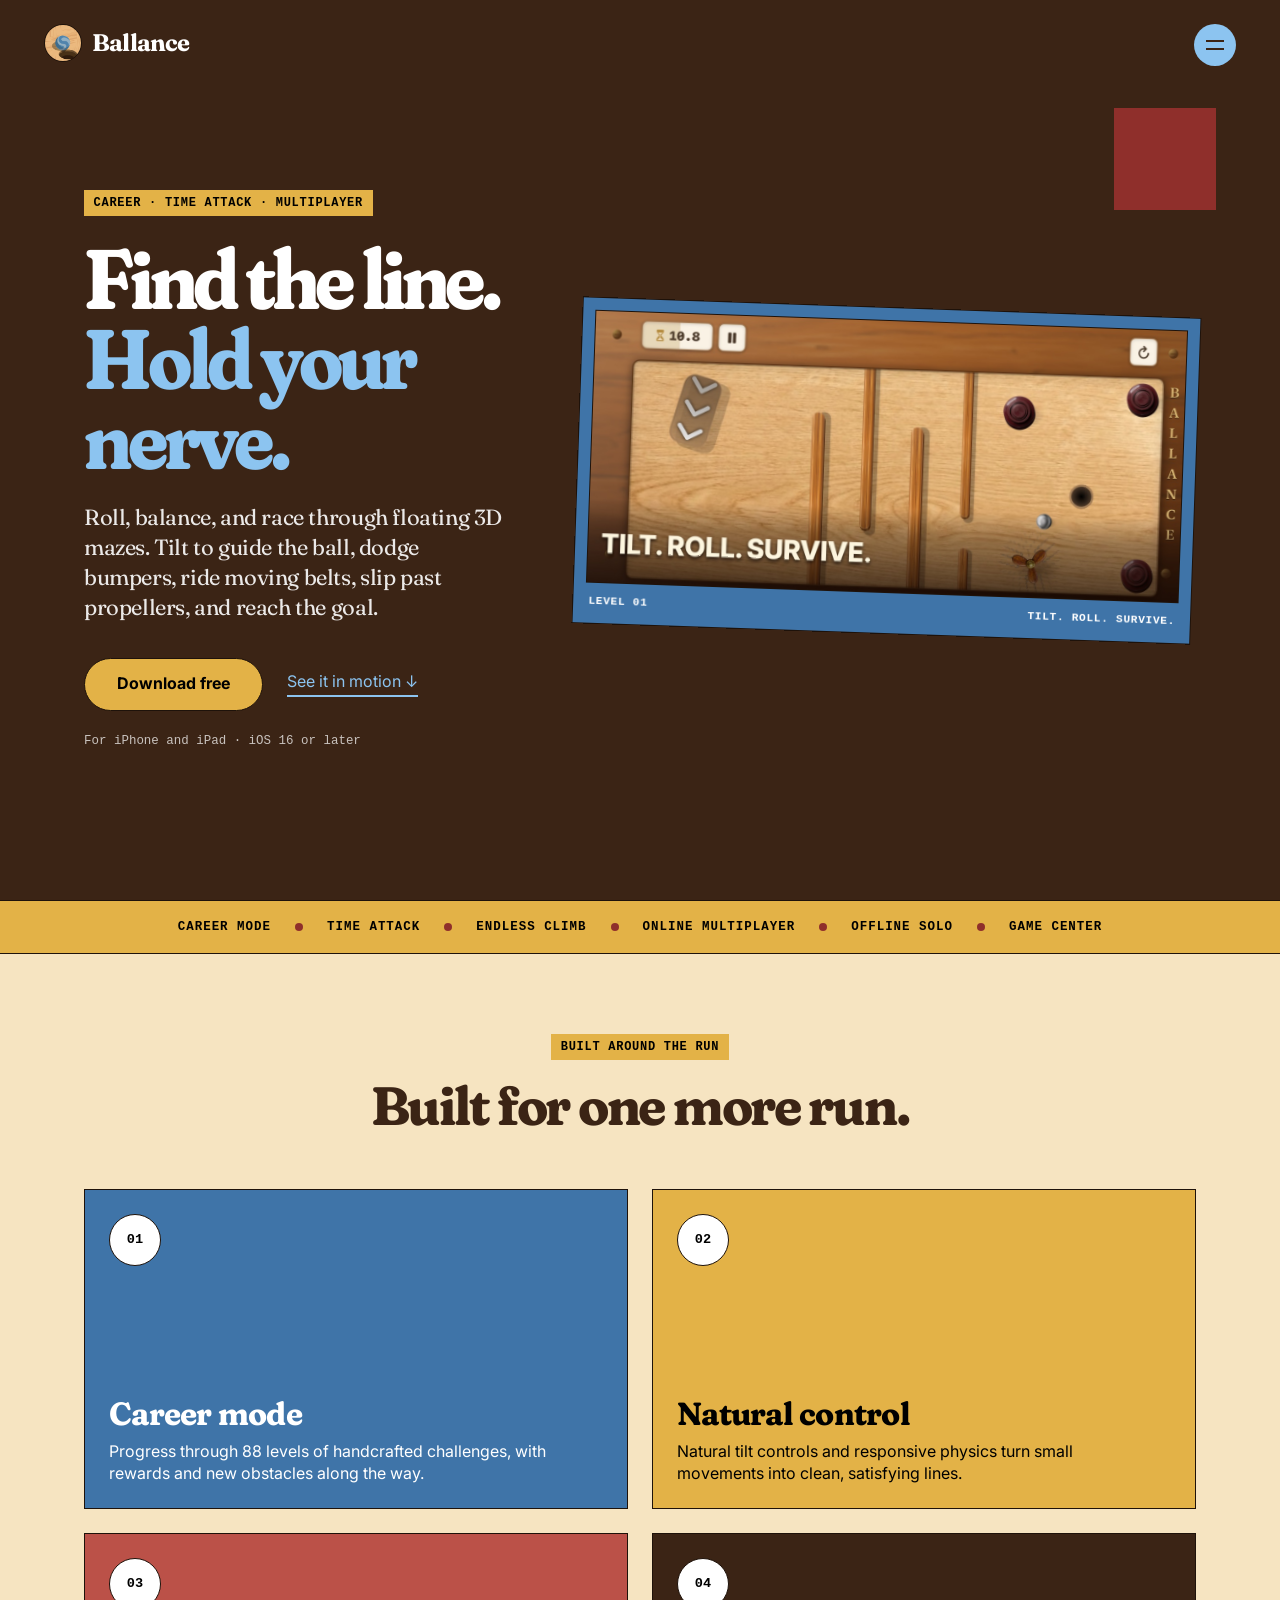
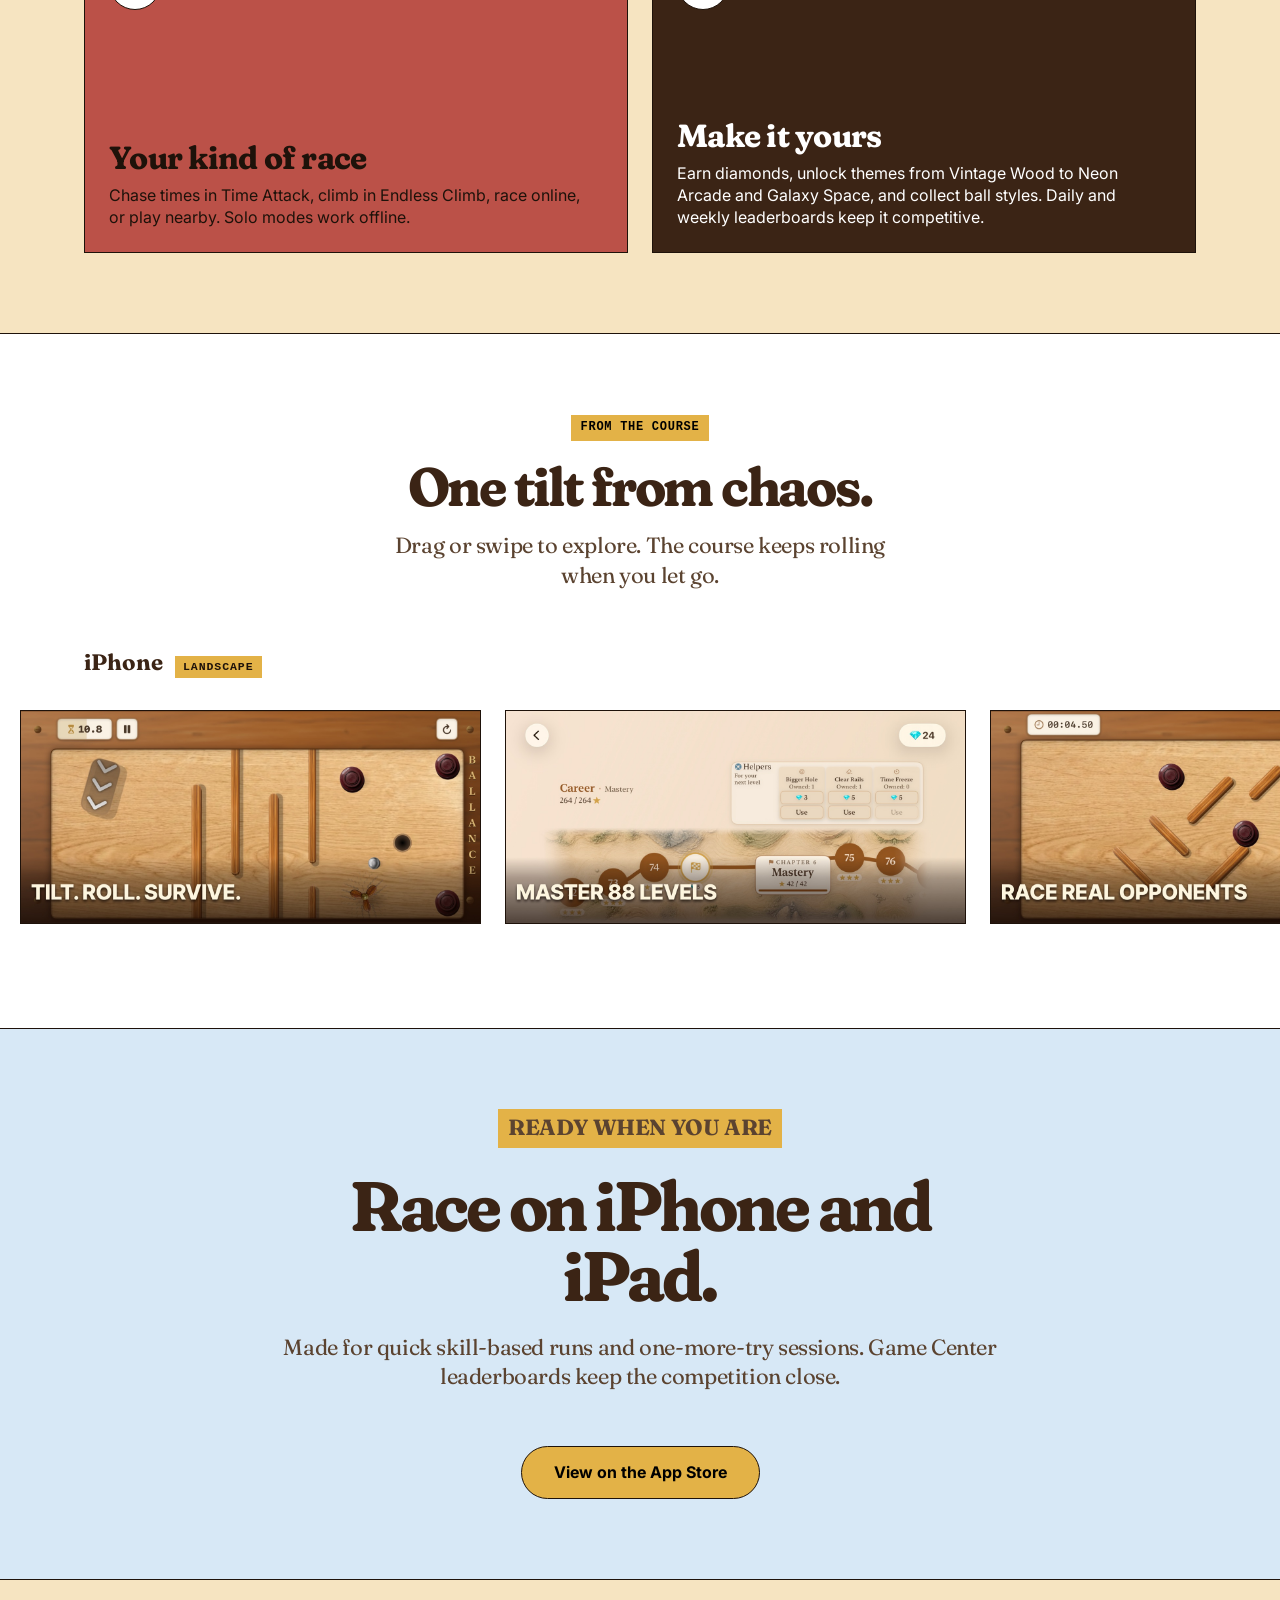
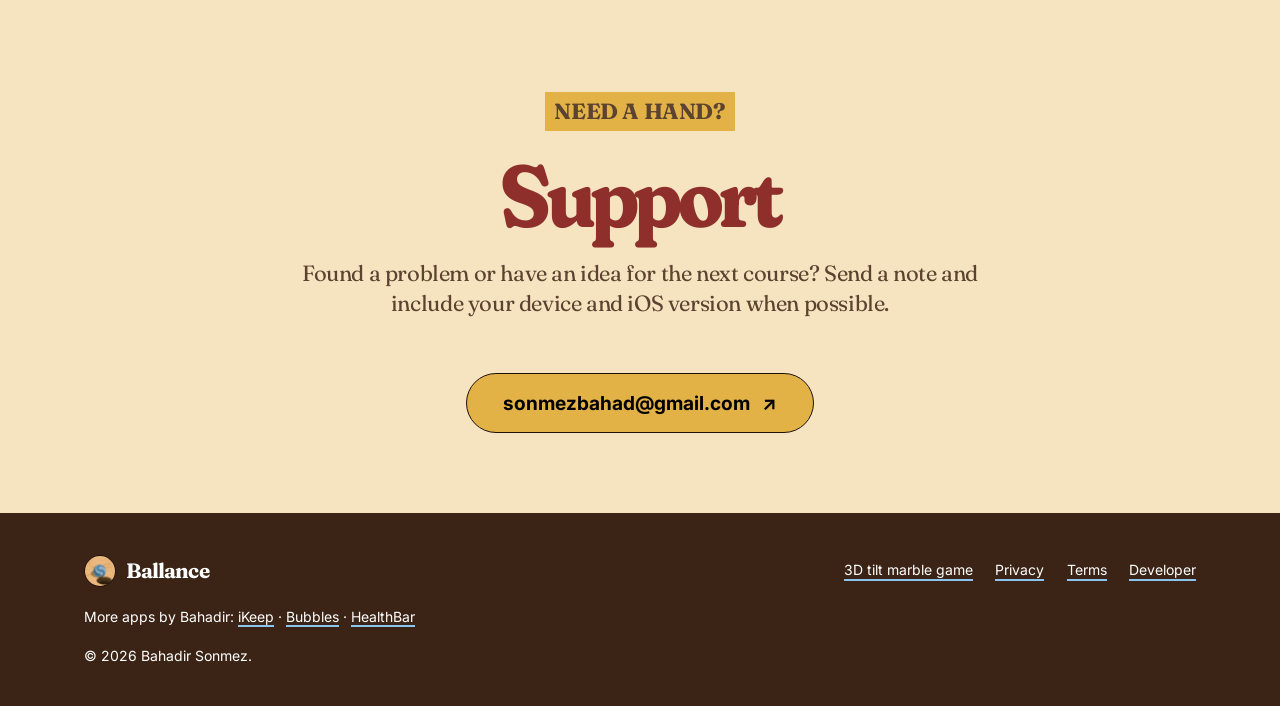
==== commit dc93c7bd: "Use latest App Store screenshots; remove outdated images Replaces the screenshot galleries with the " ====
--- a/index.html
+++ b/index.html
@@ -26,7 +26,7 @@
   <main id="main">
     <section class="hero" id="top">
       <div class="hero-copy"><p class="eyebrow">Career · Time Attack · Multiplayer</p><h1>Find the line.<br><em>Hold your nerve.</em></h1><p class="lede">Roll, balance, and race through floating 3D mazes. Tilt to guide the ball, dodge bumpers, ride moving belts, slip past propellers, and reach the goal.</p><div class="actions"><a class="button" href="https://apps.apple.com/app/id6757181645">Download free</a><a class="text-link" href="#gallery">See it in motion <span aria-hidden="true">↓</span></a></div><p class="meta">For iPhone and iPad · iOS 16 or later</p></div>
-      <figure class="hero-shot"><img src="assets/screens/1.jpg" alt="A marble racing along a floating obstacle course in Ballance" width="1500" height="690"><figcaption><span>COURSE 01</span><span>KEEP MOVING</span></figcaption></figure>
+      <figure class="hero-shot"><img src="assets/screens/iphone/01_slice_1.jpg" alt="Ballance gameplay: a marble tilting through a floating wooden maze" width="1400" height="646"><figcaption><span>LEVEL 01</span><span>TILT. ROLL. SURVIVE.</span></figcaption></figure>
     </section>
 
     <section class="ticker" aria-label="Game modes"><span>CAREER MODE</span><i></i><span>TIME ATTACK</span><i></i><span>ENDLESS CLIMB</span><i></i><span>ONLINE MULTIPLAYER</span><i></i><span>OFFLINE SOLO</span><i></i><span>GAME CENTER</span></section>
@@ -39,8 +39,8 @@
     </div></section>
 
     <section class="gallery section" id="gallery"><div class="section-head"><p class="eyebrow">From the course</p><h2>One tilt from chaos.</h2><p class="gallery-hint">Drag or swipe to explore. The course keeps rolling when you let go.</p></div>
-      <div class="showcase"><div class="showcase-label"><span>iPhone</span><small>Portrait</small></div><div class="carousel carousel-phone" data-carousel aria-label="Ballance iPhone App Store screenshots" tabindex="0"><div class="carousel-track">
-        <figure><img src="assets/screens/iphone/1.jpg" alt="Ballance App Store screenshot showing precision tilt gameplay" loading="lazy" decoding="async" width="416" height="900"></figure><figure><img src="assets/screens/iphone/2.jpg" alt="Ballance App Store screenshot showing a floating course" loading="lazy" decoding="async" width="416" height="900"></figure><figure><img src="assets/screens/iphone/3.jpg" alt="Ballance App Store screenshot showing course obstacles" loading="lazy" decoding="async" width="416" height="900"></figure><figure><img src="assets/screens/iphone/4.jpg" alt="Ballance App Store screenshot showing a themed run" loading="lazy" decoding="async" width="416" height="900"></figure><figure><img src="assets/screens/iphone/5.jpg" alt="Ballance App Store screenshot showing game modes" loading="lazy" decoding="async" width="416" height="900"></figure><figure><img src="assets/screens/iphone/6.jpg" alt="Ballance App Store screenshot showing multiplayer" loading="lazy" decoding="async" width="416" height="900"></figure><figure><img src="assets/screens/iphone/7.jpg" alt="Ballance App Store screenshot showing customization" loading="lazy" decoding="async" width="416" height="900"></figure><figure><img src="assets/screens/iphone/8.jpg" alt="Ballance App Store screenshot showing more game features" loading="lazy" decoding="async" width="416" height="900"></figure>
+      <div class="showcase"><div class="showcase-label"><span>iPhone</span><small>Landscape</small></div><div class="carousel carousel-landscape" data-carousel aria-label="Ballance iPhone App Store screenshots" tabindex="0"><div class="carousel-track">
+        <figure><img src="assets/screens/iphone/01_slice_1.jpg" alt="Ballance App Store screenshot — Tilt. Roll. Survive." loading="lazy" decoding="async" width="1400" height="646"></figure><figure><img src="assets/screens/iphone/01_slice_2.jpg" alt="Ballance App Store screenshot — Master 88 levels" loading="lazy" decoding="async" width="1400" height="646"></figure><figure><img src="assets/screens/iphone/01_slice_3.jpg" alt="Ballance App Store screenshot — Race real opponents" loading="lazy" decoding="async" width="1400" height="646"></figure><figure><img src="assets/screens/iphone/01_slice_4.jpg" alt="Ballance App Store screenshot — Beat the clock" loading="lazy" decoding="async" width="1400" height="646"></figure><figure><img src="assets/screens/iphone/01_slice_5.jpg" alt="Ballance App Store screenshot — How high can you climb?" loading="lazy" decoding="async" width="1400" height="646"></figure><figure><img src="assets/screens/iphone/01_slice_6.jpg" alt="Ballance App Store screenshot — Make it yours" loading="lazy" decoding="async" width="1400" height="646"></figure><figure><img src="assets/screens/iphone/01_slice_7.jpg" alt="Ballance App Store screenshot — Climb the leaderboards" loading="lazy" decoding="async" width="1400" height="646"></figure>
       </div></div></div>
     </section>
 
--- a/styles.css
+++ b/styles.css
@@ -108,7 +108,7 @@
 .carousel-track{display:flex;width:max-content;gap:24px}
 .carousel figure{flex:none;margin:0}
 .carousel img{display:block;width:100%;height:auto;border:1.5px solid var(--ink);-webkit-user-drag:none;user-select:none}
-.carousel-phone figure{width:clamp(190px,23vw,300px)}
+.carousel-landscape figure{width:clamp(300px,36vw,520px)}
 
 .platform,.support{display:flex;flex-direction:column;align-items:center;text-align:center;gap:2rem}
 .platform>div,.support>div{max-width:740px}
@@ -131,7 +131,7 @@
 
 /* ---------- Sub page (3D tilt marble game) & 404 ---------- */
 .content-hero{min-height:auto;padding-bottom:5rem}
-.app-store-hero-shot{width:min(360px,78vw);justify-self:center;transform:rotate(2deg)}
+.app-store-hero-shot{width:100%;justify-self:center;transform:rotate(2deg)}
 .app-store-hero-shot img{aspect-ratio:auto}
 .prose{max-width:860px;margin:0 auto}
 .prose h2{font-size:clamp(2rem,5vw,54px);margin:3.5rem 0 1rem}
@@ -139,7 +139,7 @@
 .prose h3{font-size:1.6rem;letter-spacing:-.023em;margin:2rem 0 .5rem}
 .prose p,.prose li{font-size:1.05rem;color:var(--slate)}
 .prose img{display:block;width:100%;height:auto;border:1.5px solid var(--ink);margin:2.5rem 0}
-.prose .app-store-shot{max-width:360px;margin-inline:auto}
+.prose .app-store-shot{width:100%}
 .prose .button{margin-top:1rem}
 .faq details{border-top:1.5px solid var(--ink);padding:1.1rem 0;transition:padding-left var(--t) var(--ease)}
 .faq details:last-of-type{border-bottom:1.5px solid var(--ink)}
@@ -158,7 +158,7 @@
   @keyframes rise-tilt{from{transform:translateY(40px)}to{opacity:1;transform:none}}
   .feature-grid{grid-template-columns:1fr}
   .feature-grid article{min-height:260px}
-  .carousel-phone figure{width:68vw}
+  .carousel-landscape figure{width:82vw}
   footer{grid-template-columns:1fr}
 }
 @media(prefers-reduced-motion:reduce){
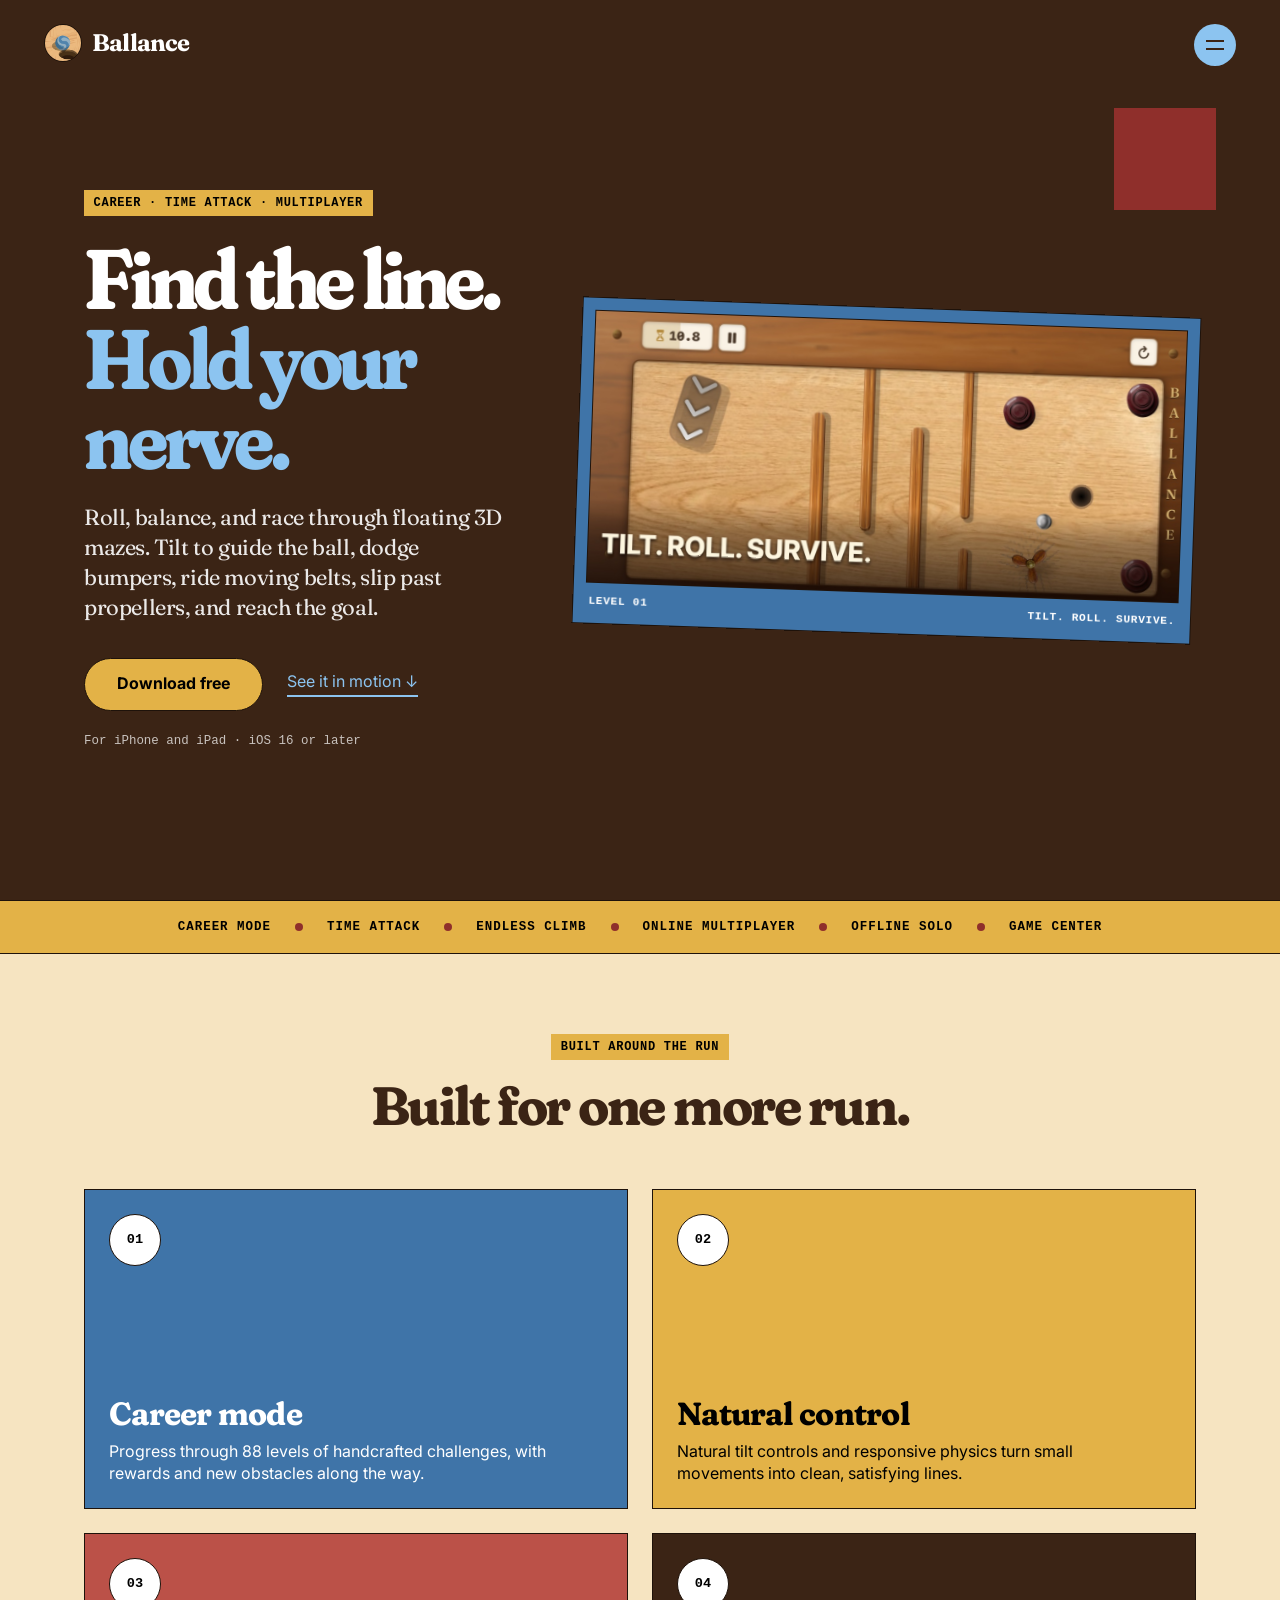
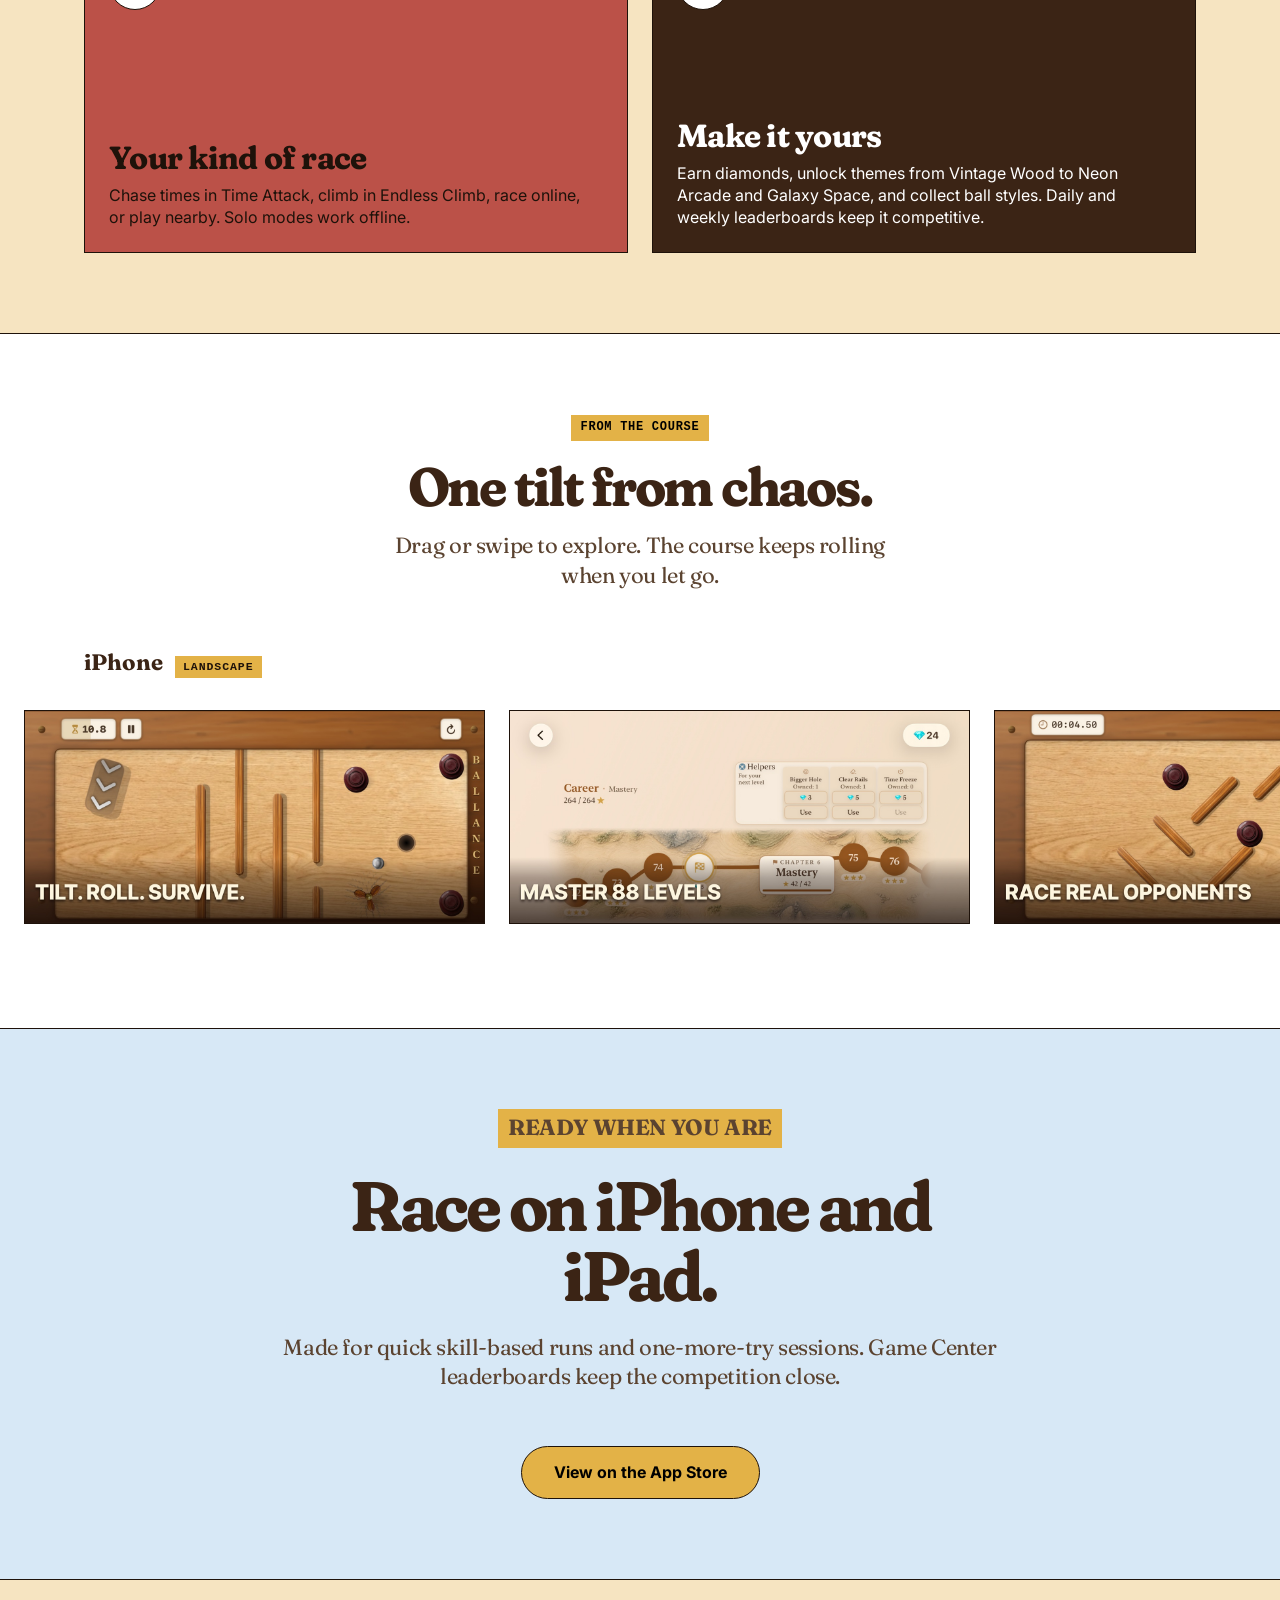
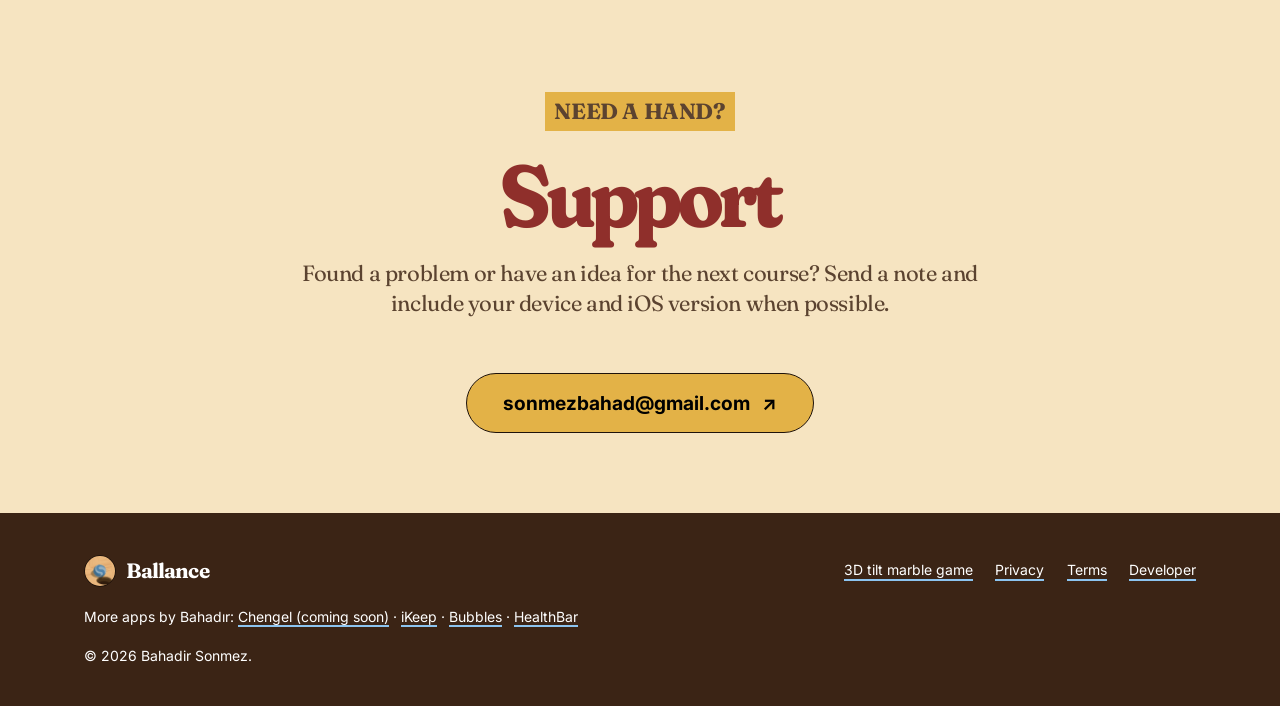
==== commit 47c99ae8: "Add Chengel to More apps; legal pages get a title, viewport and back link More apps by Bahadır now l" ====
--- a/index.html
+++ b/index.html
@@ -16,7 +16,7 @@
   <meta property="og:image:alt" content="Ballance marble racing across a floating 3D course"><meta property="og:site_name" content="Ballance"><meta property="og:locale" content="en_US">
   <meta name="twitter:card" content="summary_large_image"><meta name="twitter:title" content="Ballance — Classic Marble Game"><meta name="twitter:description" content="Career mode, time attack, endless climb, and online multiplayer with responsive tilt controls on iPhone and iPad."><meta name="twitter:image" content="https://ballance.bahadirsonmez.com/assets/og.jpg"><meta name="twitter:image:alt" content="Ballance marble racing across a floating 3D course">
   <link rel="canonical" href="https://ballance.bahadirsonmez.com/">
-  <link rel="icon" type="image/png" href="assets/icon.png">
+  <link rel="icon" type="image/png" href="assets/icon.png"><link rel="apple-touch-icon" href="assets/icon.png">
   <link rel="preconnect" href="https://fonts.googleapis.com"><link rel="preconnect" href="https://fonts.gstatic.com" crossorigin><link rel="stylesheet" href="https://fonts.googleapis.com/css2?family=Fraunces:ital,opsz,wght,SOFT,WONK@0,9..144,400..800,100,0&family=Inter:wght@400;600;700&display=swap"><link rel="stylesheet" href="styles.css">
   <script type="application/ld+json">{"@context":"https://schema.org","@type":"SoftwareApplication","name":"Ballance","description":"A classic marble game with floating 3D mazes for iPhone and iPad: Career Mode, Time Attack, Endless Climb, online and nearby multiplayer, and daily and weekly Game Center leaderboards.","url":"https://ballance.bahadirsonmez.com/","image":"https://ballance.bahadirsonmez.com/assets/icon.png","applicationCategory":"GameApplication","operatingSystem":"iOS 16 or later; iPadOS 16 or later","downloadUrl":"https://apps.apple.com/app/id6757181645","author":{"@type":"Person","name":"Bahadir Sonmez","url":"https://bahadirsonmez.com/"},"offers":{"@type":"Offer","price":"0","priceCurrency":"USD"}}</script>
 </head>
@@ -48,7 +48,7 @@
 
     <section class="support section" id="support"><div><p class="eyebrow">Need a hand?</p><h2>Support</h2><p>Found a problem or have an idea for the next course? Send a note and include your device and iOS version when possible.</p></div><a class="text-link" href="mailto:sonmezbahad@gmail.com?subject=Ballance%20Support">sonmezbahad@gmail.com <span aria-hidden="true">↗</span></a></section>
   </main>
-  <footer><a class="brand" href="#top"><img src="assets/icon.png" alt="" width="32" height="32">Ballance</a><div><a href="tilt-marble-game/">3D tilt marble game</a><a href="privacy.html">Privacy</a><a href="terms.html">Terms</a><a href="https://bahadirsonmez.com">Developer</a></div><p class="more-apps">More apps by Bahadir: <a href="https://ikeep.bahadirsonmez.com/">iKeep</a> · <a href="https://bubbles.bahadirsonmez.com/">Bubbles</a> · <a href="https://healthbar.bahadirsonmez.com/">HealthBar</a></p><p>© <span data-year>2026</span> Bahadir Sonmez.</p></footer>
+  <footer><a class="brand" href="#top"><img src="assets/icon.png" alt="" width="32" height="32">Ballance</a><div><a href="tilt-marble-game/">3D tilt marble game</a><a href="privacy.html">Privacy</a><a href="terms.html">Terms</a><a href="https://bahadirsonmez.com">Developer</a></div><p class="more-apps">More apps by Bahadır: <a href="https://chengel.bahadirsonmez.com/">Chengel (coming soon)</a> · <a href="https://ikeep.bahadirsonmez.com/">iKeep</a> · <a href="https://bubbles.bahadirsonmez.com/">Bubbles</a> · <a href="https://healthbar.bahadirsonmez.com/">HealthBar</a></p><p>© <span data-year>2026</span> Bahadir Sonmez.</p></footer>
   <script src="script.js" defer></script>
 <!-- Cloudflare Web Analytics --><script type="module" src="https://static.cloudflareinsights.com/beacon.min.js" data-cf-beacon='{"token":"725a9fe7e49840a28d1a4b405dc2980f"}'></script><!-- End Cloudflare Web Analytics --></body>
 </html>
--- a/styles.css
+++ b/styles.css
@@ -50,7 +50,7 @@
 /* ---------- Hero ---------- */
 .hero{position:relative;min-height:100svh;padding:8.5rem var(--side) 6rem;background:var(--walnut);color:var(--white);display:grid;grid-template-columns:.9fr 1.3fr;gap:clamp(2rem,5vw,4rem);align-items:center;overflow:hidden}
 /* a marble rolls along the bottom edge, a brick block drifts above */
-.hero:before{content:"";position:absolute;bottom:1.2rem;left:-10%;width:64px;height:64px;border-radius:50%;background:linear-gradient(90deg,var(--marble) 0 32%,var(--sky) 32% 52%,var(--marble) 52%);border:1.5px solid var(--ink);animation:roll 18s linear infinite;pointer-events:none}
+.hero:before{content:"";position:absolute;bottom:-1px;left:-10%;width:64px;height:64px;box-sizing:border-box;border-radius:50%;background:linear-gradient(90deg,var(--marble) 0 41%,var(--sky) 41% 59%,var(--marble) 59%);border:1.5px solid var(--ink);animation:roll 18s linear infinite;pointer-events:none}
 .hero:after{content:"";position:absolute;width:clamp(70px,8vw,120px);aspect-ratio:1;background:var(--brick);right:5%;top:12%;animation:drift 11s var(--ease) infinite alternate;pointer-events:none}
 @keyframes roll{to{left:108%;transform:rotate(1080deg)}}
 @keyframes drift{from{transform:translate3d(0,0,0) rotate(0)}to{transform:translate3d(-3vw,4vh,0) rotate(14deg)}}
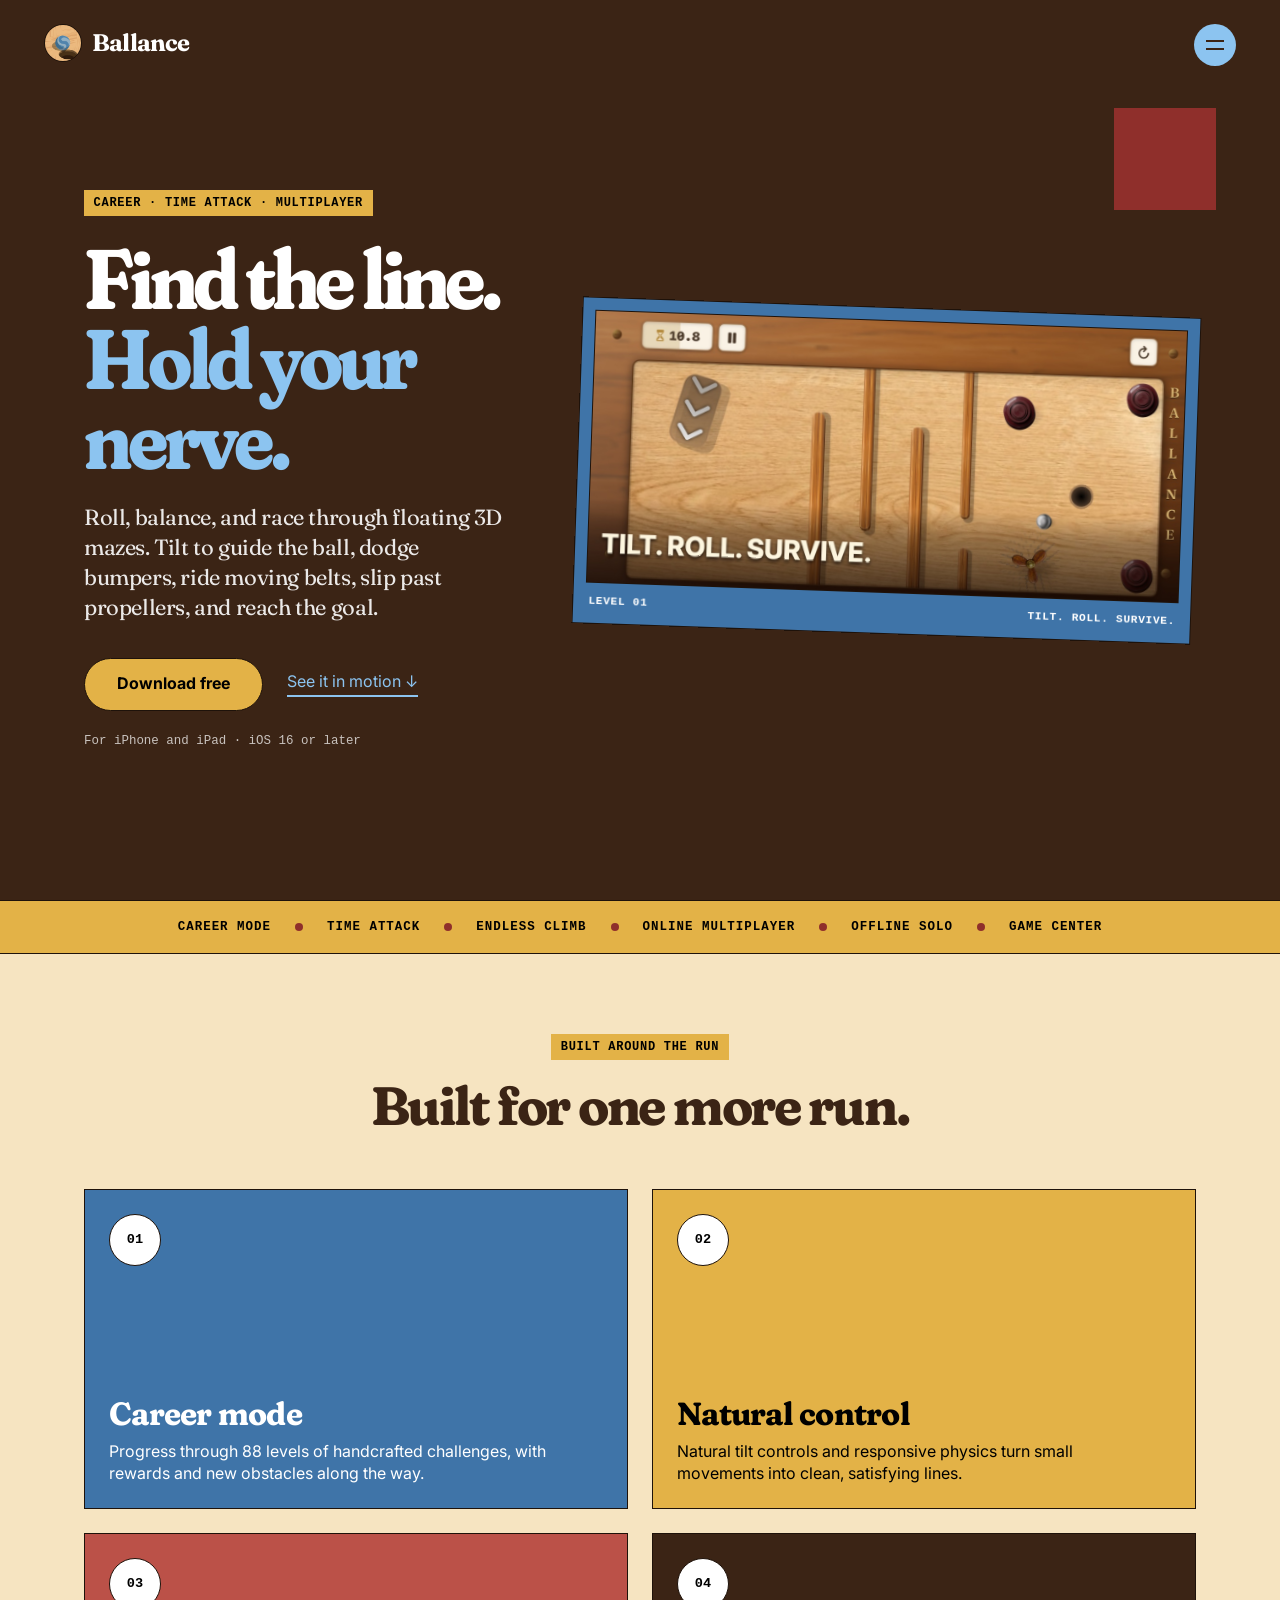
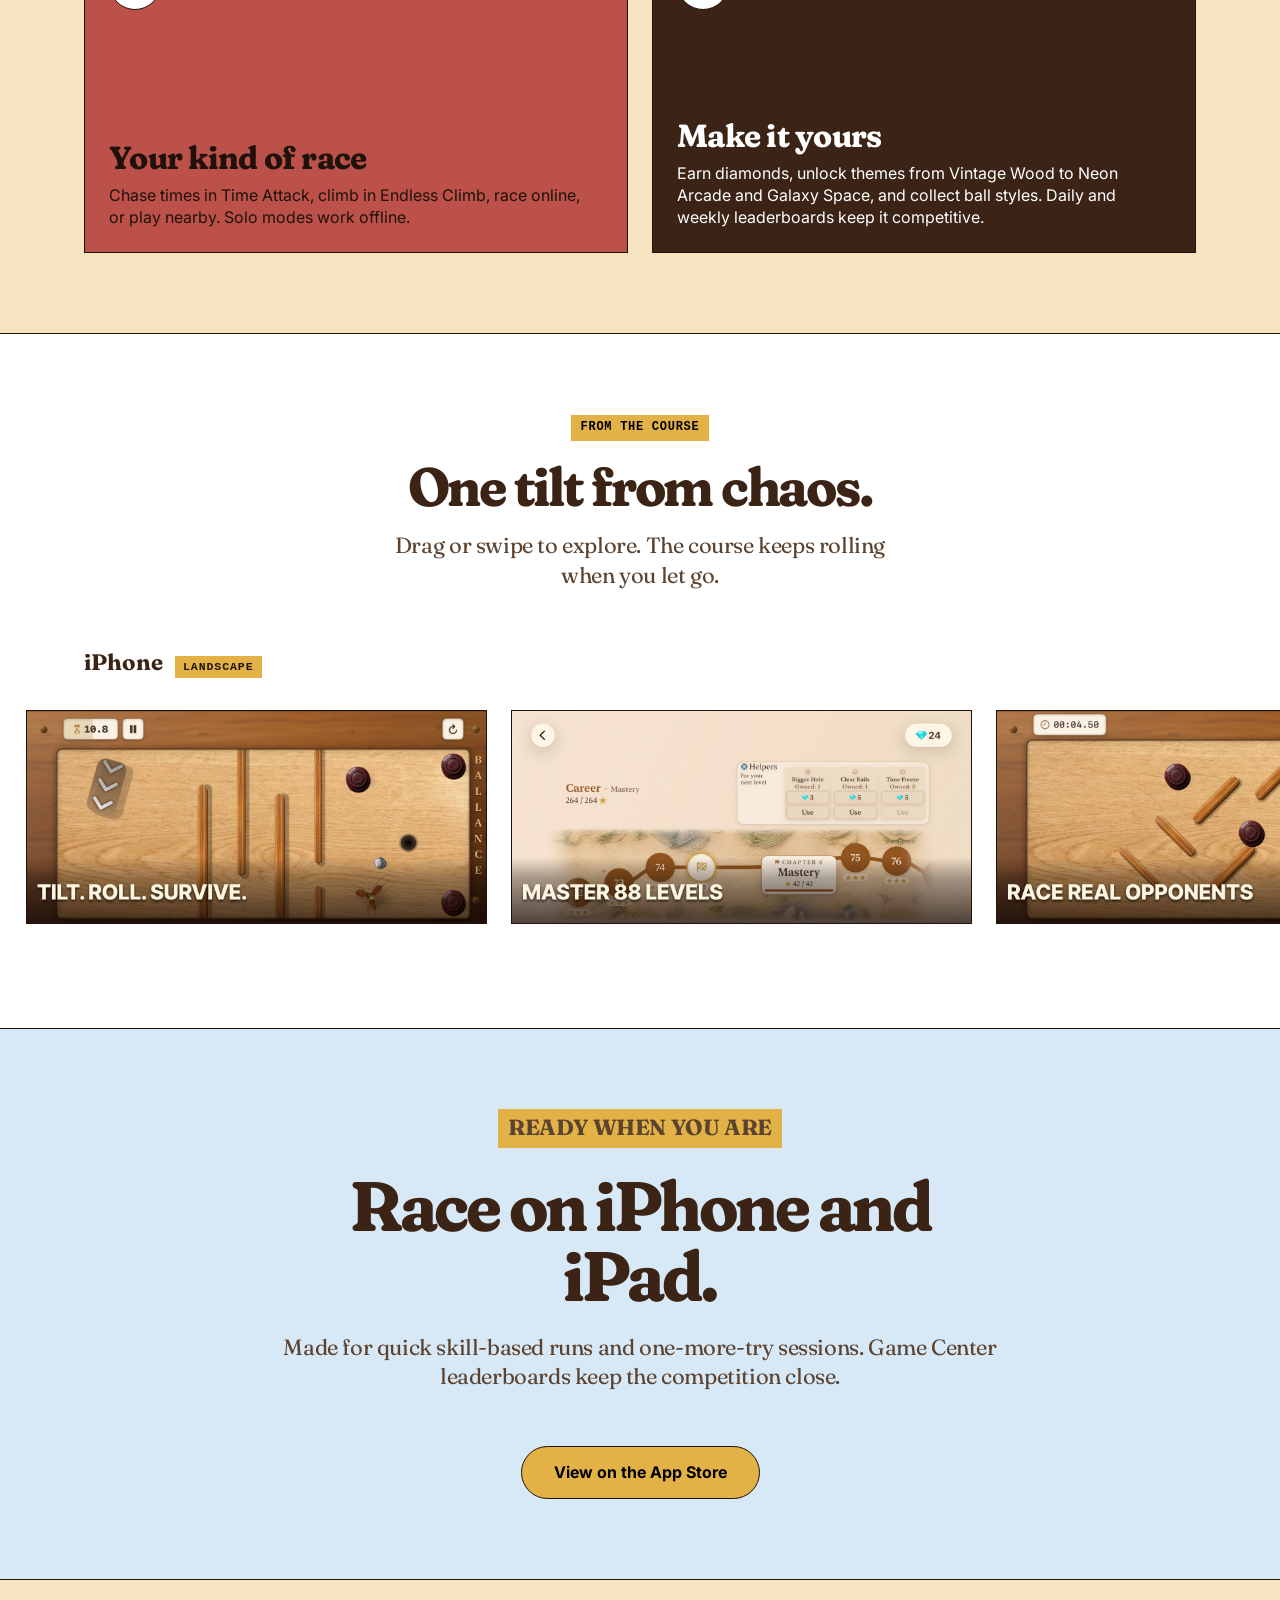
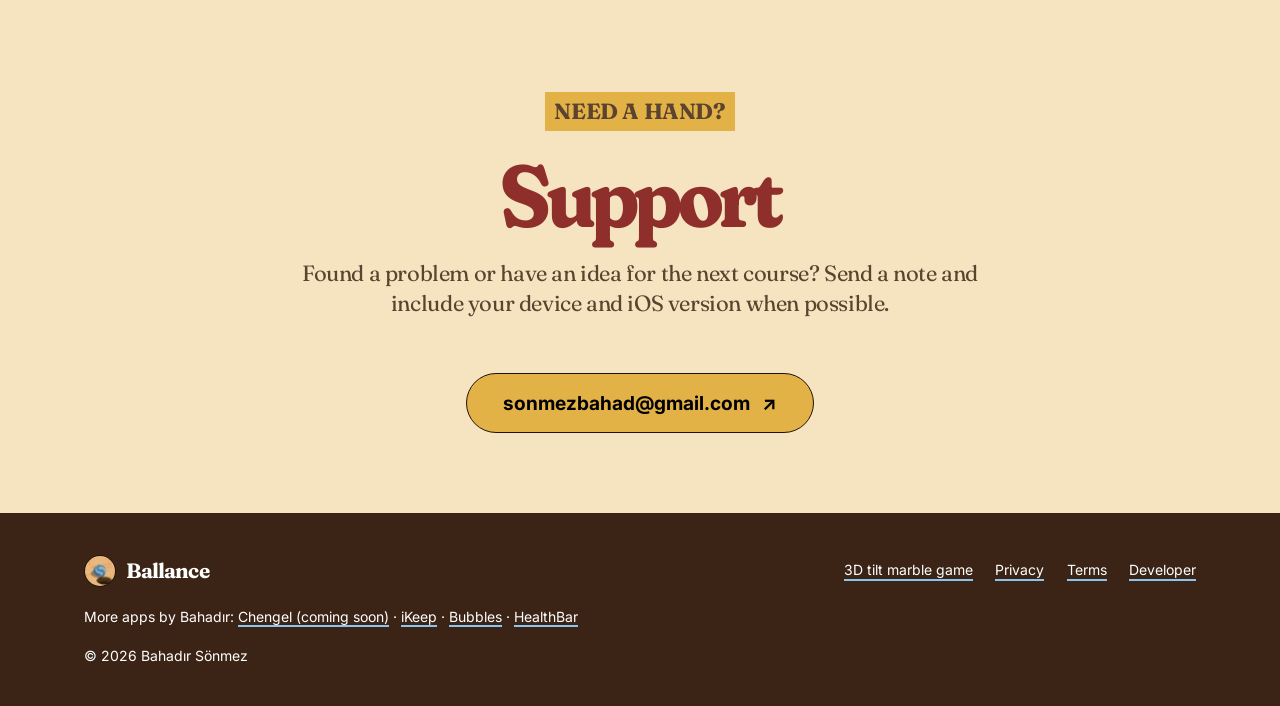
==== commit fc78cf34: "Footer copyright reads Bahadır Sönmez, as on bahadirsonmez.com Same spelling and form as the main si" ====
--- a/index.html
+++ b/index.html
@@ -48,7 +48,7 @@
 
     <section class="support section" id="support"><div><p class="eyebrow">Need a hand?</p><h2>Support</h2><p>Found a problem or have an idea for the next course? Send a note and include your device and iOS version when possible.</p></div><a class="text-link" href="mailto:sonmezbahad@gmail.com?subject=Ballance%20Support">sonmezbahad@gmail.com <span aria-hidden="true">↗</span></a></section>
   </main>
-  <footer><a class="brand" href="#top"><img src="assets/icon.png" alt="" width="32" height="32">Ballance</a><div><a href="tilt-marble-game/">3D tilt marble game</a><a href="privacy.html">Privacy</a><a href="terms.html">Terms</a><a href="https://bahadirsonmez.com">Developer</a></div><p class="more-apps">More apps by Bahadır: <a href="https://chengel.bahadirsonmez.com/">Chengel (coming soon)</a> · <a href="https://ikeep.bahadirsonmez.com/">iKeep</a> · <a href="https://bubbles.bahadirsonmez.com/">Bubbles</a> · <a href="https://healthbar.bahadirsonmez.com/">HealthBar</a></p><p>© <span data-year>2026</span> Bahadir Sonmez.</p></footer>
+  <footer><a class="brand" href="#top"><img src="assets/icon.png" alt="" width="32" height="32">Ballance</a><div><a href="tilt-marble-game/">3D tilt marble game</a><a href="privacy.html">Privacy</a><a href="terms.html">Terms</a><a href="https://bahadirsonmez.com">Developer</a></div><p class="more-apps">More apps by Bahadır: <a href="https://chengel.bahadirsonmez.com/">Chengel (coming soon)</a> · <a href="https://ikeep.bahadirsonmez.com/">iKeep</a> · <a href="https://bubbles.bahadirsonmez.com/">Bubbles</a> · <a href="https://healthbar.bahadirsonmez.com/">HealthBar</a></p><p>© <span data-year>2026</span> Bahadır Sönmez</p></footer>
   <script src="script.js" defer></script>
 <!-- Cloudflare Web Analytics --><script type="module" src="https://static.cloudflareinsights.com/beacon.min.js" data-cf-beacon='{"token":"725a9fe7e49840a28d1a4b405dc2980f"}'></script><!-- End Cloudflare Web Analytics --></body>
 </html>
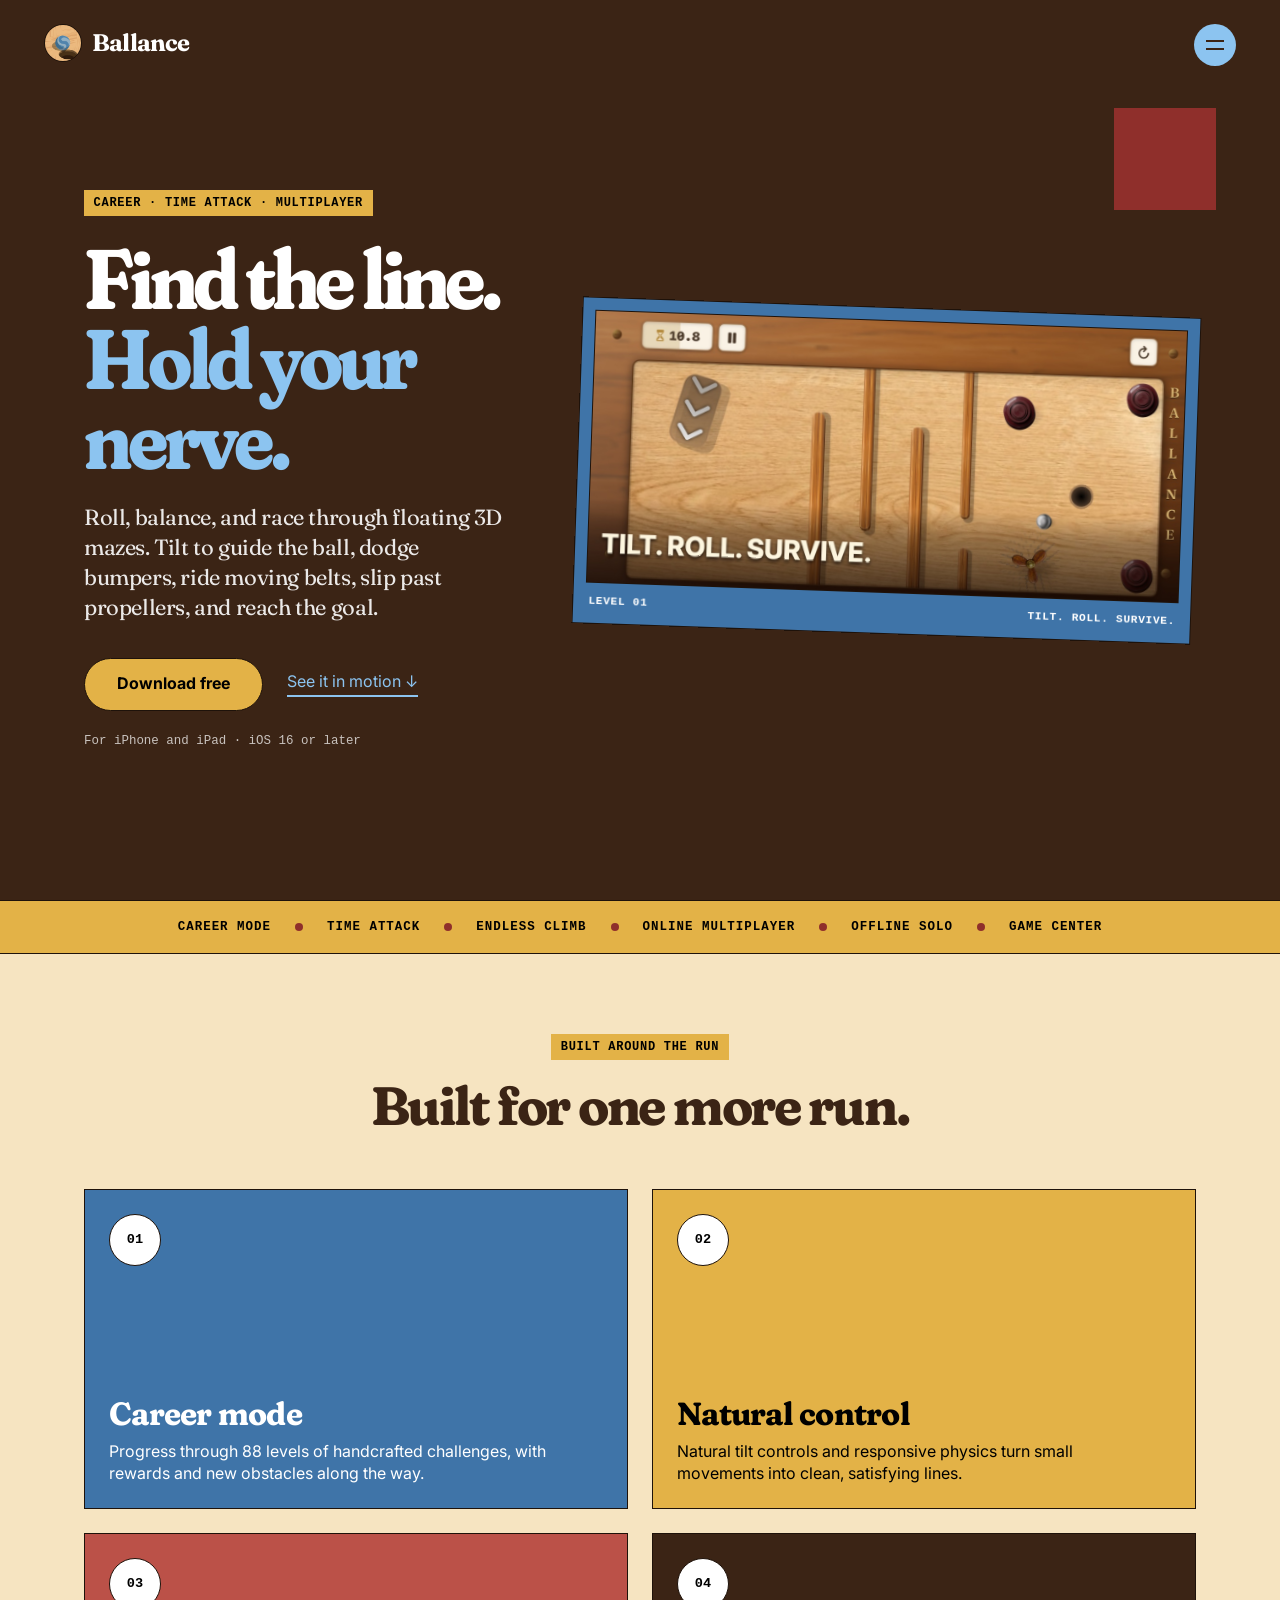
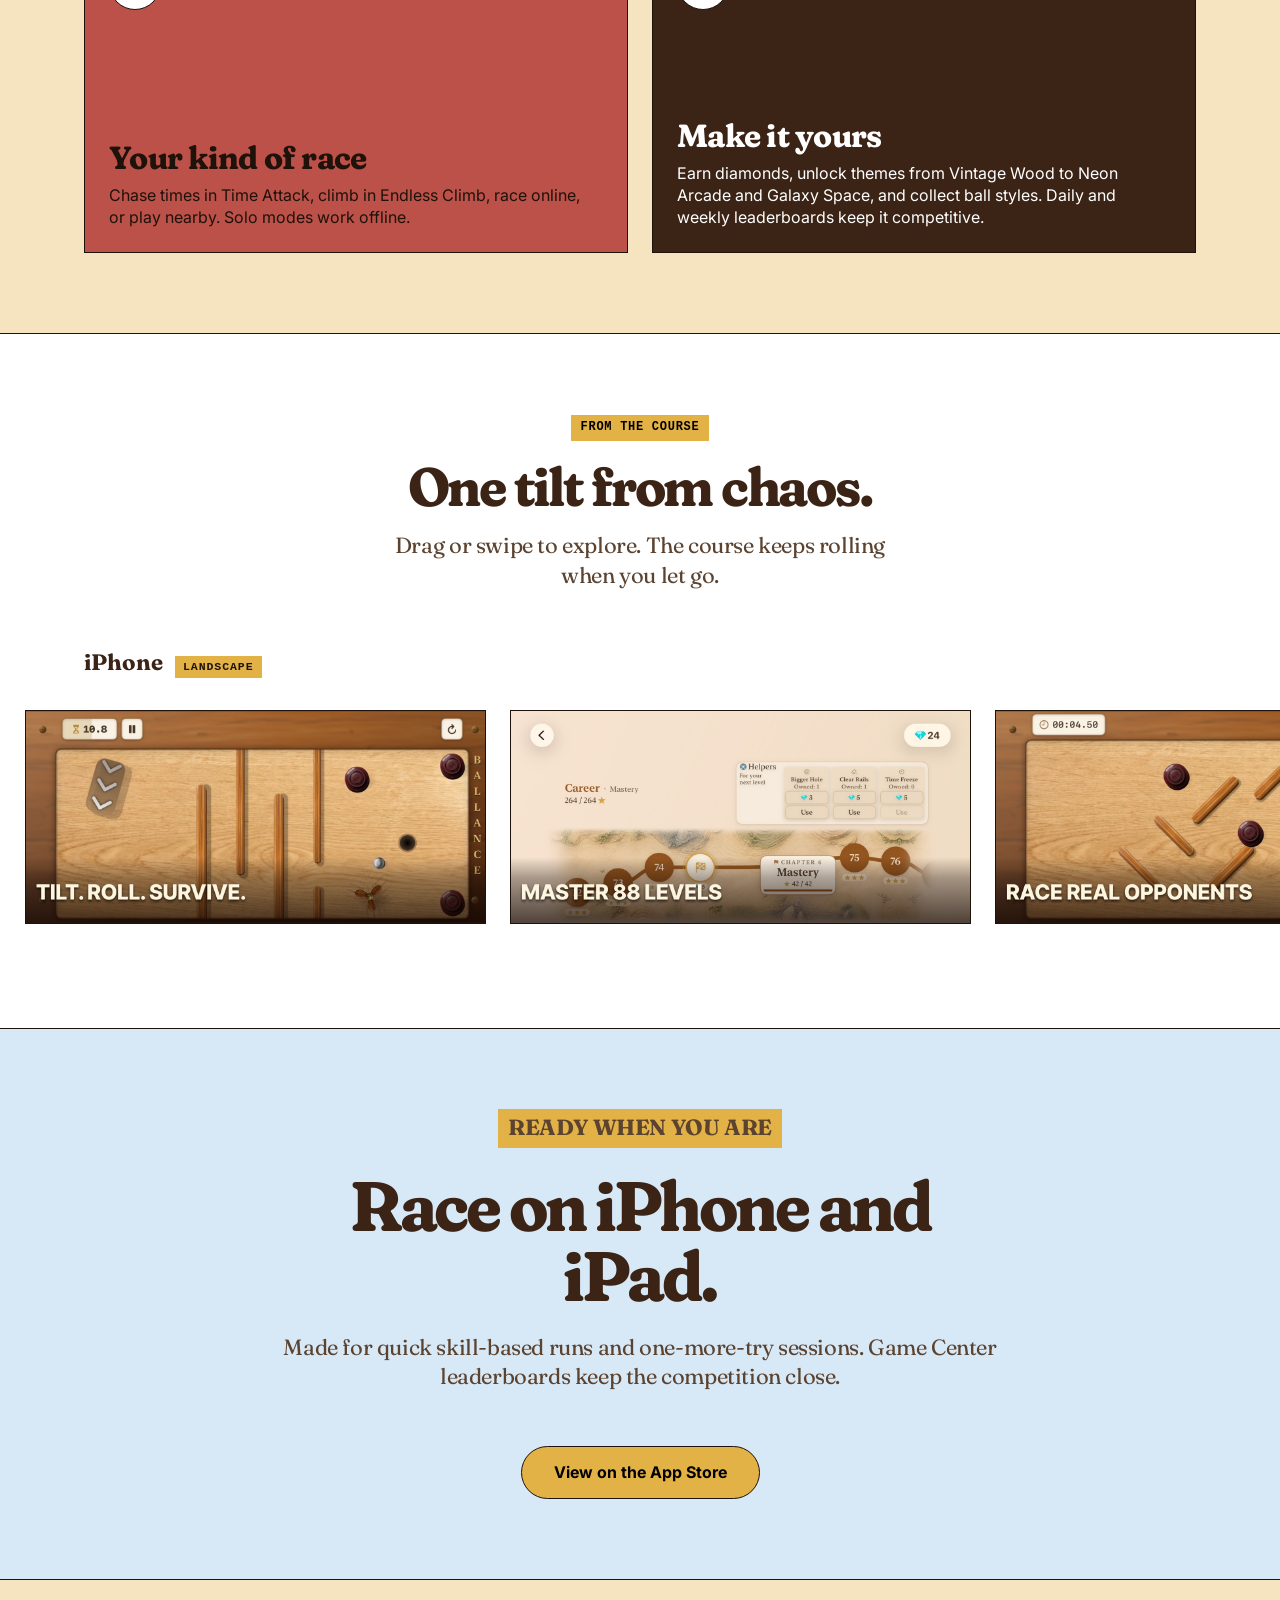
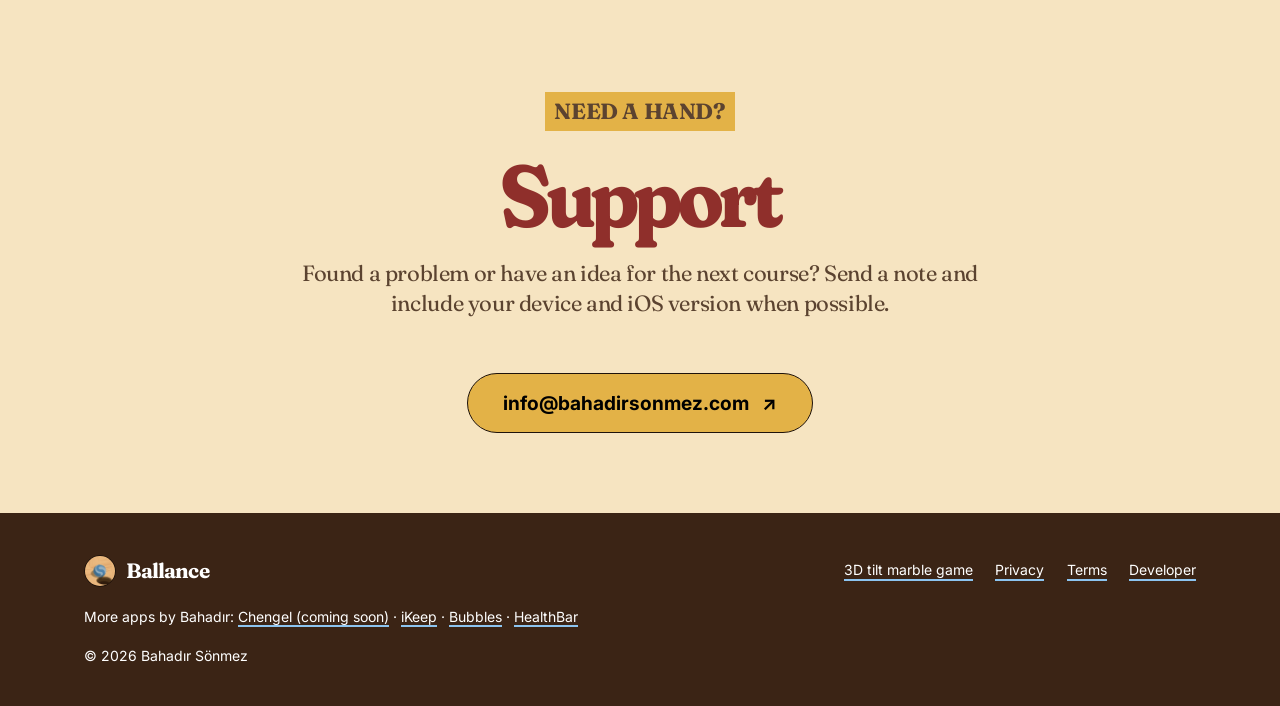
==== commit ff00ea3a: "Use info@bahadirsonmez.com as the contact address Co-Authored-By: Claude Opus 5.5 <noreply@anthropic" ====
--- a/index.html
+++ b/index.html
@@ -46,7 +46,7 @@
 
     <section class="platform section"><div><p class="eyebrow">Ready when you are</p><h2>Race on iPhone and iPad.</h2><p>Made for quick skill-based runs and one-more-try sessions. Game Center leaderboards keep the competition close.</p></div><a class="button" href="https://apps.apple.com/app/id6757181645">View on the App Store</a></section>
 
-    <section class="support section" id="support"><div><p class="eyebrow">Need a hand?</p><h2>Support</h2><p>Found a problem or have an idea for the next course? Send a note and include your device and iOS version when possible.</p></div><a class="text-link" href="mailto:sonmezbahad@gmail.com?subject=Ballance%20Support">sonmezbahad@gmail.com <span aria-hidden="true">↗</span></a></section>
+    <section class="support section" id="support"><div><p class="eyebrow">Need a hand?</p><h2>Support</h2><p>Found a problem or have an idea for the next course? Send a note and include your device and iOS version when possible.</p></div><a class="text-link" href="mailto:info@bahadirsonmez.com?subject=Ballance%20Support">info@bahadirsonmez.com <span aria-hidden="true">↗</span></a></section>
   </main>
   <footer><a class="brand" href="#top"><img src="assets/icon.png" alt="" width="32" height="32">Ballance</a><div><a href="tilt-marble-game/">3D tilt marble game</a><a href="privacy.html">Privacy</a><a href="terms.html">Terms</a><a href="https://bahadirsonmez.com">Developer</a></div><p class="more-apps">More apps by Bahadır: <a href="https://chengel.bahadirsonmez.com/">Chengel (coming soon)</a> · <a href="https://ikeep.bahadirsonmez.com/">iKeep</a> · <a href="https://bubbles.bahadirsonmez.com/">Bubbles</a> · <a href="https://healthbar.bahadirsonmez.com/">HealthBar</a></p><p>© <span data-year>2026</span> Bahadır Sönmez</p></footer>
   <script src="script.js" defer></script>
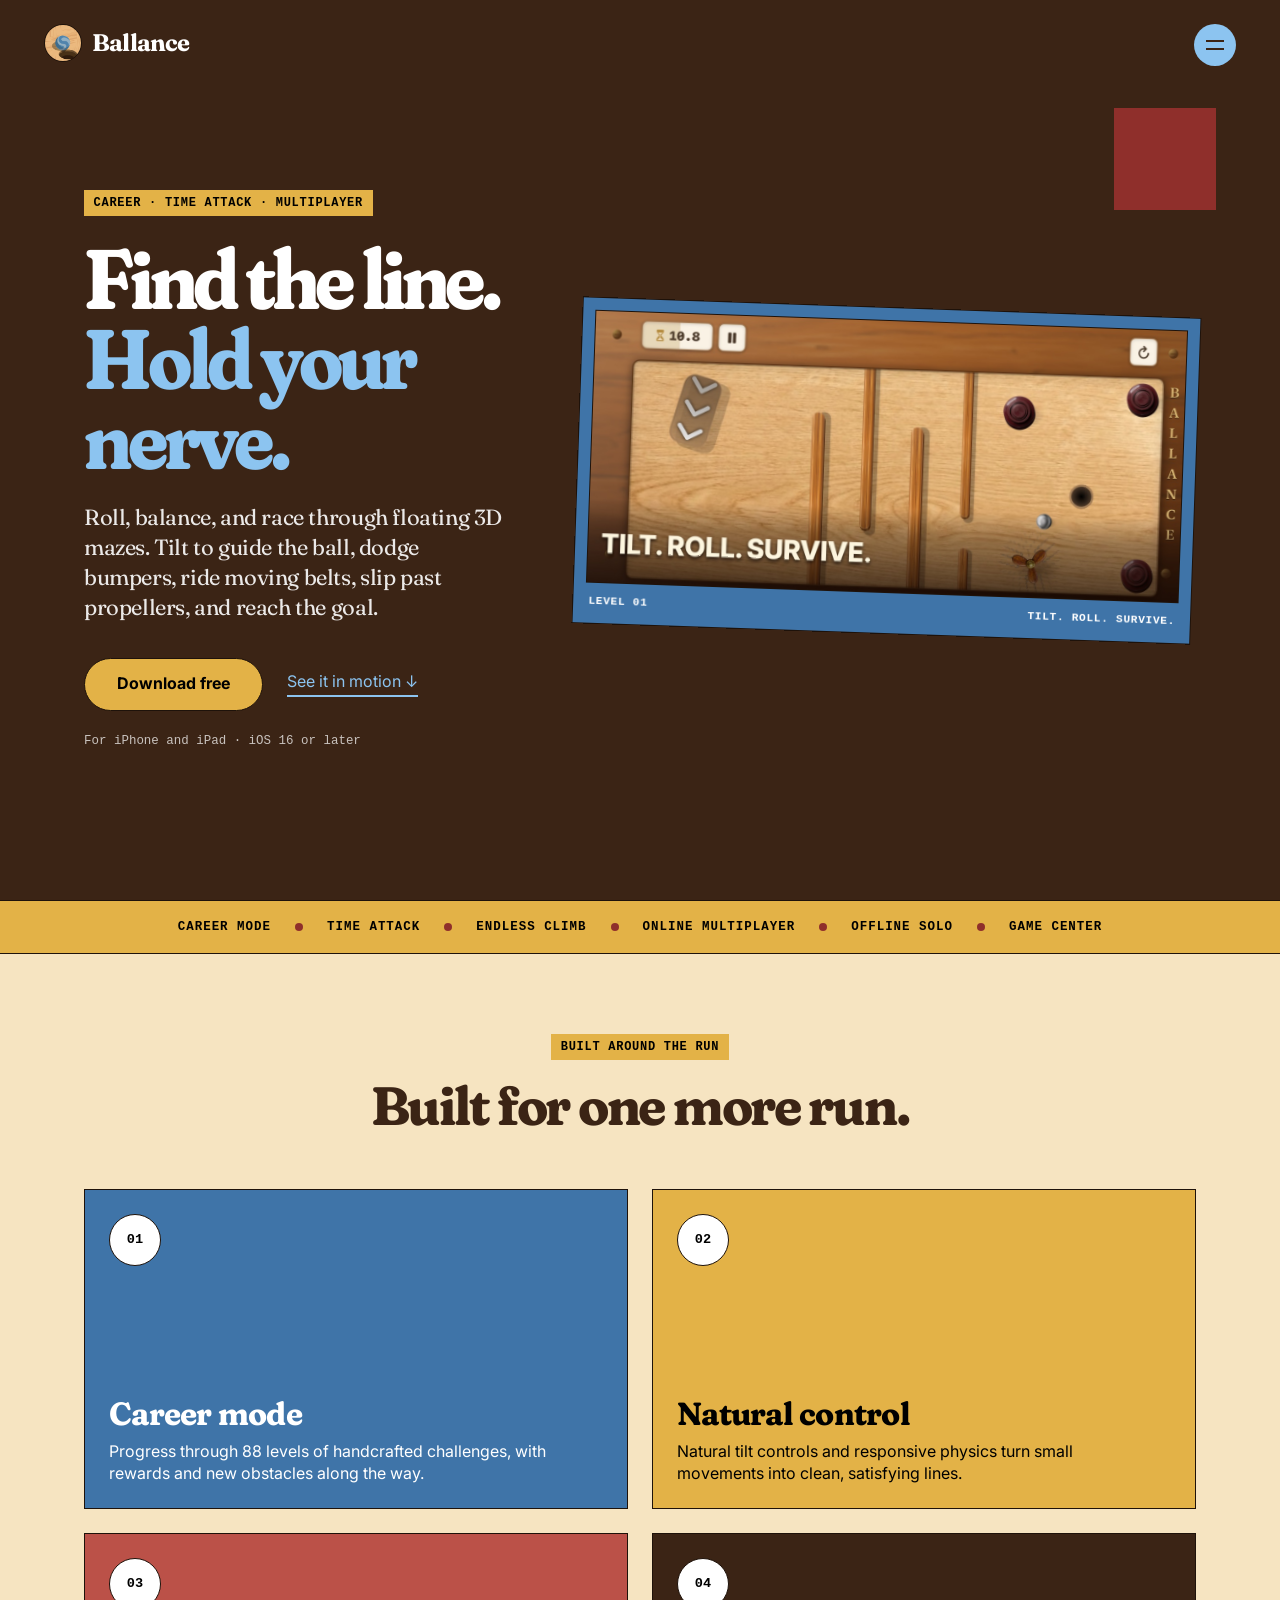
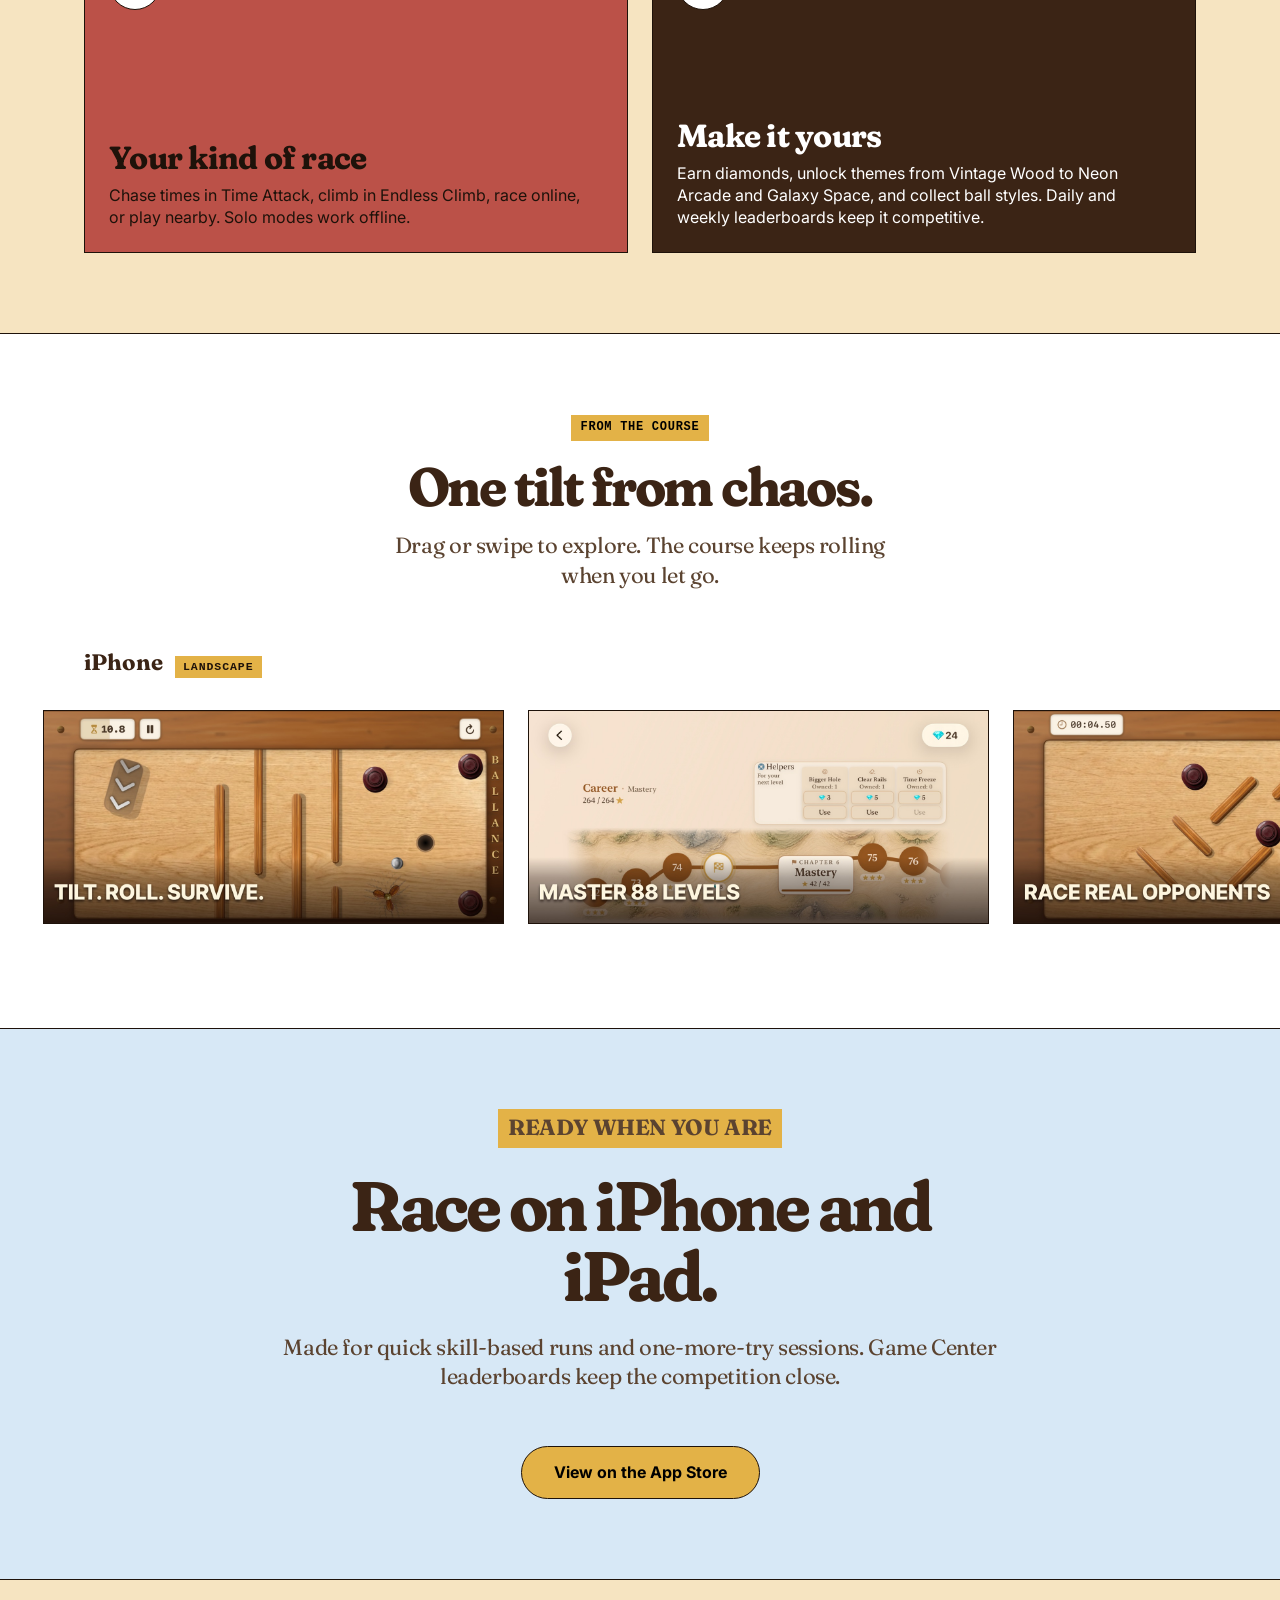
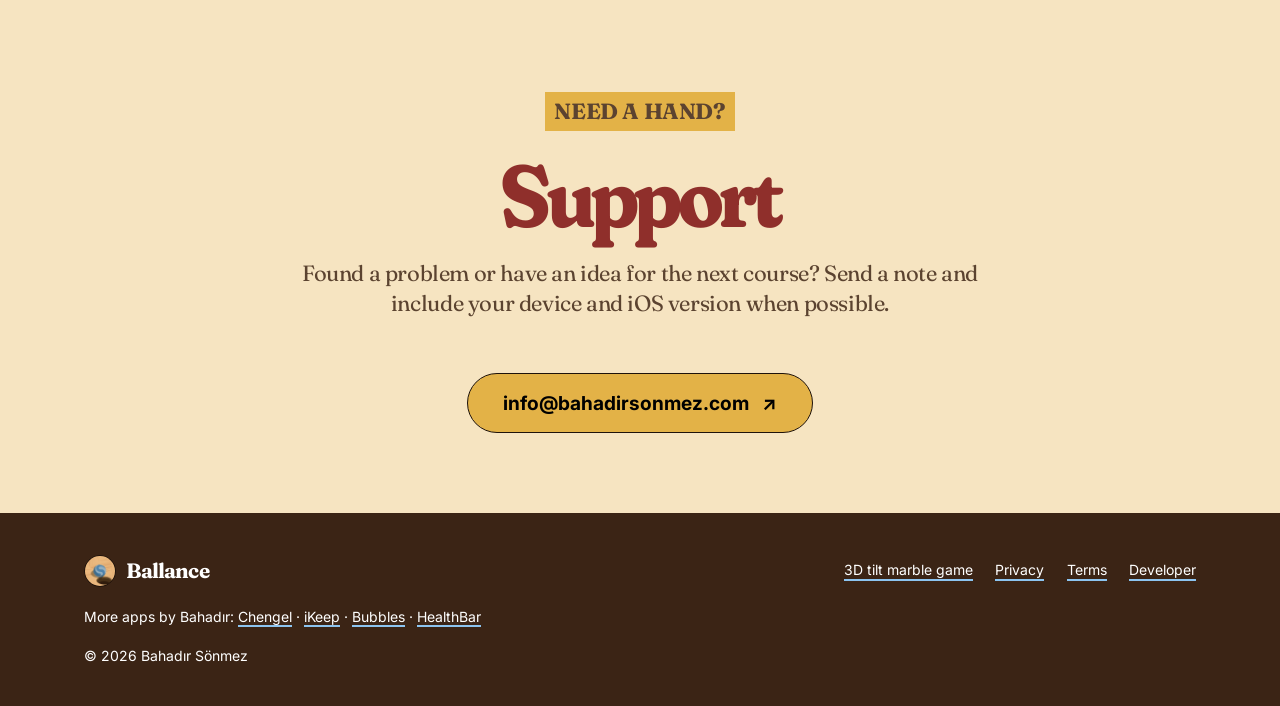
==== commit a627ca3e: "Chengel is on the App Store: drop coming soon Co-Authored-By: Claude Opus 5.5 <noreply@anthropic.com" ====
--- a/index.html
+++ b/index.html
@@ -48,7 +48,7 @@
 
     <section class="support section" id="support"><div><p class="eyebrow">Need a hand?</p><h2>Support</h2><p>Found a problem or have an idea for the next course? Send a note and include your device and iOS version when possible.</p></div><a class="text-link" href="mailto:info@bahadirsonmez.com?subject=Ballance%20Support">info@bahadirsonmez.com <span aria-hidden="true">↗</span></a></section>
   </main>
-  <footer><a class="brand" href="#top"><img src="assets/icon.png" alt="" width="32" height="32">Ballance</a><div><a href="tilt-marble-game/">3D tilt marble game</a><a href="privacy.html">Privacy</a><a href="terms.html">Terms</a><a href="https://bahadirsonmez.com">Developer</a></div><p class="more-apps">More apps by Bahadır: <a href="https://chengel.bahadirsonmez.com/">Chengel (coming soon)</a> · <a href="https://ikeep.bahadirsonmez.com/">iKeep</a> · <a href="https://bubbles.bahadirsonmez.com/">Bubbles</a> · <a href="https://healthbar.bahadirsonmez.com/">HealthBar</a></p><p>© <span data-year>2026</span> Bahadır Sönmez</p></footer>
+  <footer><a class="brand" href="#top"><img src="assets/icon.png" alt="" width="32" height="32">Ballance</a><div><a href="tilt-marble-game/">3D tilt marble game</a><a href="privacy.html">Privacy</a><a href="terms.html">Terms</a><a href="https://bahadirsonmez.com">Developer</a></div><p class="more-apps">More apps by Bahadır: <a href="https://chengel.bahadirsonmez.com/">Chengel</a> · <a href="https://ikeep.bahadirsonmez.com/">iKeep</a> · <a href="https://bubbles.bahadirsonmez.com/">Bubbles</a> · <a href="https://healthbar.bahadirsonmez.com/">HealthBar</a></p><p>© <span data-year>2026</span> Bahadır Sönmez</p></footer>
   <script src="script.js" defer></script>
 <!-- Cloudflare Web Analytics --><script type="module" src="https://static.cloudflareinsights.com/beacon.min.js" data-cf-beacon='{"token":"725a9fe7e49840a28d1a4b405dc2980f"}'></script><!-- End Cloudflare Web Analytics --></body>
 </html>
